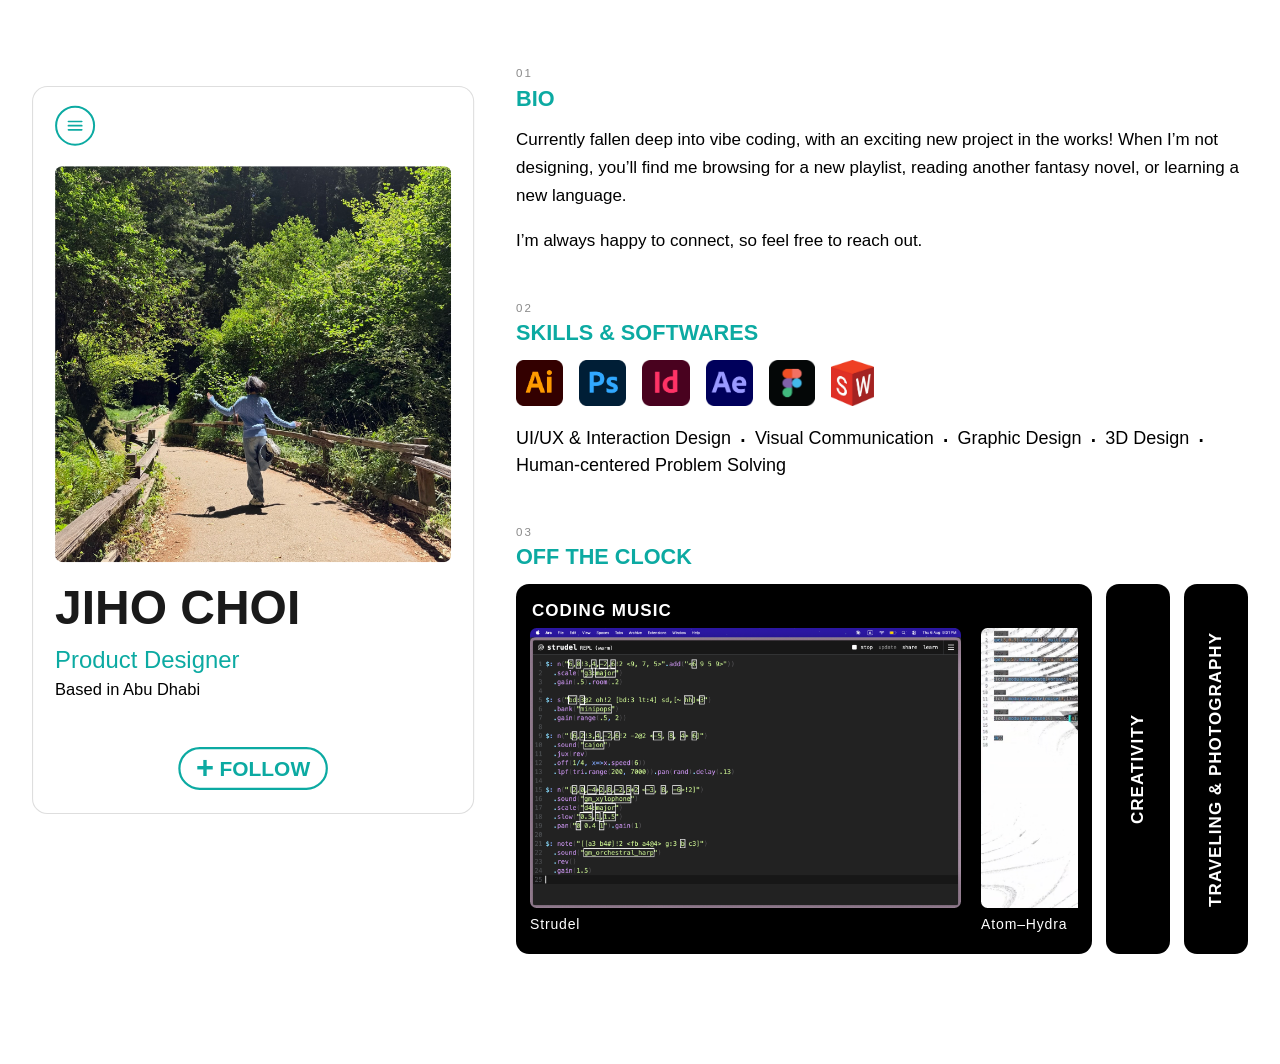
==== about.html @ af2b4fd9 "Initial commit" ====
<!DOCTYPE html>
<html lang="en">
<head>
  <meta charset="UTF-8">
  <meta name="viewport" content="width=device-width, initial-scale=1.0">
  <title>About — Portfolio</title>
  <link rel="icon" type="image/png" href="tracklistimages/mrah.png">
  <script>
    (function(d) {
      var config = {
        kitId: 'bfx5tcp',
        scriptTimeout: 3000,
        async: true
      },
      h=d.documentElement,t=setTimeout(function(){h.className=h.className.replace(/\bwf-loading\b/g,"")+" wf-inactive";},config.scriptTimeout),tk=d.createElement("script"),f=false,s=d.getElementsByTagName("script")[0],a;h.className+=" wf-loading";tk.src='https://use.typekit.net/'+config.kitId+'.js';tk.async=true;tk.onload=tk.onreadystatechange=function(){a=this.readyState;if(f||a&&a!="complete"&&a!="loaded")return;f=true;clearTimeout(t);try{Typekit.load(config)}catch(e){}};s.parentNode.insertBefore(tk,s)
    })(document);
  </script>
  <link rel="stylesheet" href="styles.css?v=20260809bq4">
</head>
<body class="page-about">
  <article class="page">

    <div class="about-layout">
      <!-- Sticky rail: menu icon + profile container move as one pinned unit
           while .about-right scrolls past underneath. -->
      <div class="about-rail">
        <!-- Profile: photo/name/status/follow, in a container styled to match
             the project pages' left panel (same fill + corner radius). -->
        <div class="about-container">
          <!-- Circular menu-icon button (links back to the tracklist) —
               pinned to the container's own top-left corner. -->
          <a href="index.html" class="home-button home-button--dark" aria-label="Back to tracklist">
            <svg viewBox="0 0 24 24" width="20" height="20" fill="none" stroke="currentColor"
                 stroke-width="2" stroke-linecap="round" aria-hidden="true">
              <line x1="4" y1="7" x2="20" y2="7"/>
              <line x1="4" y1="12" x2="20" y2="12"/>
              <line x1="4" y1="17" x2="20" y2="17"/>
            </svg>
          </a>
          <div class="about-photo-wrap">
            <img src="aboutpage/meh.JPG" alt="Your photo" class="about-photo">
          </div>
          <h1 class="about-name">JIHO CHOI</h1>
          <p class="about-role">
            <span class="about-role__title">Product Designer</span>
            <span class="about-role__sub">Based in <span class="about-role__sub--light">Abu Dhabi</span></span>
          </p>
          <a class="about-follow"
             href="https://www.linkedin.com/in/jiho-choi-b5b546260/"
             target="_blank"
             rel="noopener noreferrer"><span class="about-follow__plus" aria-hidden="true">+</span><span class="about-follow__text">Follow</span></a>
        </div>
      </div>

      <!-- Right column: placeholder sections, filled in later. -->
      <div class="about-right">
        <section class="about-section">
          <p class="about-section__label">01</p>
          <h2 class="about-section__title">Bio</h2>
          <p class="about-bio">Currently fallen deep into vibe coding, with an exciting new project in the works! When I&rsquo;m not designing, you&rsquo;ll find me browsing for a new playlist, reading another fantasy novel, or learning a new language.</p>
          <p class="about-bio">I&rsquo;m always happy to connect, so feel free to reach out.</p>
        </section>
        <section class="about-section">
          <p class="about-section__label">02</p>
          <h2 class="about-section__title">Skills &amp; Softwares</h2>
          <div class="about-skills">
            <div class="about-skills__row" style="align-items: center; gap: 16px;">
              <img src="aboutpage/apps/ai.png" alt="Illustrator" style="height: 46px; width: auto;">
              <img src="aboutpage/apps/ps.png" alt="Photoshop" style="height: 46px; width: auto;">
              <img src="aboutpage/apps/id.png" alt="InDesign" style="height: 46px; width: auto;">
              <img src="aboutpage/apps/ae.png" alt="AfterEffects" style="height: 46px; width: auto;">
              <img src="aboutpage/apps/f.png" alt="Figma" style="height: 46px; width: auto;">
              <img src="aboutpage/apps/sw.png" alt="SolidWorks" style="height: 46px; width: auto;">
            </div>
            <div class="about-skills__row">
              <span style="color: #000000; font-size: 18px;">UI/UX &amp; Interaction Design <span style="font-size: 28px; margin: 0 3px; vertical-align: middle; display: inline-block; line-height: 0;">&middot;</span> Visual Communication <span style="font-size: 28px; margin: 0 3px; vertical-align: middle; display: inline-block; line-height: 0;">&middot;</span> Graphic Design <span style="font-size: 28px; margin: 0 3px; vertical-align: middle; display: inline-block; line-height: 0;">&middot;</span> 3D Design <span style="font-size: 28px; margin: 0 3px; vertical-align: middle; display: inline-block; line-height: 0;">&middot;</span> Human-centered Problem Solving</span>
            </div>
          </div>
        </section>
        <section class="about-section">
          <p class="about-section__label">03</p>
          <h2 class="about-section__title">Off the Clock</h2>
          <!-- One tab open at a time (accordion) — click a collapsed tab to
               open it, the previously-open one collapses back to its narrow
               labeled column. Each gallery scrolls horizontally
               (clock-tab__gallery) rather than growing the tab's height, and
               every tab shares the same fixed .clock-tabs height so every
               photo — in any tab — renders at the same height. -->
          <div class="clock-tabs" data-clock-tabs>
            <div class="clock-tab is-open" data-clock-tab tabindex="0" role="button" aria-expanded="true">
              <span class="clock-tab__label">Coding Music</span>
              <div class="clock-tab__body">
                <div class="clock-tab__gallery">
                  <div class="clock-tab__photo">
                    <div class="clock-tab__photo-frame">
                      <img src="aboutpage/lc1.png" alt="Strudel" class="clock-tab__photo-img">
                    </div>
                    <span class="clock-tab__photo-tag">Strudel</span>
                  </div>
                  <div class="clock-tab__photo">
                    <div class="clock-tab__photo-frame">
                      <img src="aboutpage/lc2.png" alt="Atom–Hydra" class="clock-tab__photo-img">
                    </div>
                    <span class="clock-tab__photo-tag">Atom–Hydra</span>
                  </div>
                  <div class="clock-tab__photo">
                    <div class="clock-tab__photo-frame">
                      <img src="aboutpage/lc3.JPG" alt="Teaching Live Coding at HLAB" class="clock-tab__photo-img">
                    </div>
                    <span class="clock-tab__photo-tag">Teaching Live Coding at HLAB</span>
                  </div>
                  <div class="clock-tab__photo">
                    <div class="clock-tab__photo-frame">
                      <img src="aboutpage/lc4.png" alt="Live Coding Performance" class="clock-tab__photo-img">
                    </div>
                    <span class="clock-tab__photo-tag">Live Coding Performance</span>
                  </div>
                </div>
              </div>
            </div>
            <div class="clock-tab" data-clock-tab tabindex="0" role="button" aria-expanded="false">
              <span class="clock-tab__label">Creativity</span>
              <div class="clock-tab__body">
                <div class="clock-tab__gallery">
                  <div class="clock-tab__photo">
                    <div class="clock-tab__photo-frame">
                      <img src="aboutpage/c2.png" alt="Drawing the Things I Like" class="clock-tab__photo-img">
                    </div>
                    <span class="clock-tab__photo-tag">Drawing the Things I Like</span>
                  </div>
                  <div class="clock-tab__photo">
                    <div class="clock-tab__photo-frame">
                      <img src="aboutpage/c1.png" alt="Revamping Old Works" class="clock-tab__photo-img">
                    </div>
                    <span class="clock-tab__photo-tag">Revamping Old Works</span>
                  </div>
                  <div class="clock-tab__photo">
                    <div class="clock-tab__photo-frame">
                      <img src="aboutpage/c3.png" alt="Digital Illustration#1" class="clock-tab__photo-img">
                    </div>
                    <span class="clock-tab__photo-tag">Digital Illustration#1</span>
                  </div>
                  <div class="clock-tab__photo">
                    <div class="clock-tab__photo-frame">
                      <img src="aboutpage/c4.png" alt="Digital Illustration#2" class="clock-tab__photo-img">
                    </div>
                    <span class="clock-tab__photo-tag">Digital Illustration#2</span>
                  </div>
                </div>
              </div>
            </div>
            <div class="clock-tab" data-clock-tab tabindex="0" role="button" aria-expanded="false">
              <span class="clock-tab__label">Traveling &amp; Photography</span>
              <div class="clock-tab__body">
                <div class="clock-tab__gallery">
                  <div class="clock-tab__photo">
                    <div class="clock-tab__photo-frame">
                      <img src="aboutpage/tp6.jpg" alt="Tokyo, Team Lab" class="clock-tab__photo-img">
                    </div>
                    <span class="clock-tab__photo-tag">Tokyo, Team Lab</span>
                  </div>
                  <div class="clock-tab__photo">
                    <div class="clock-tab__photo-frame">
                      <img src="aboutpage/tp1.jpg" alt="NY, Statue of Liberty" class="clock-tab__photo-img">
                    </div>
                    <span class="clock-tab__photo-tag">NY, Statue of Liberty</span>
                  </div>
                  <div class="clock-tab__photo">
                    <div class="clock-tab__photo-frame">
                      <img src="aboutpage/tp5.jpg" alt="NY, MET" class="clock-tab__photo-img">
                    </div>
                    <span class="clock-tab__photo-tag">NY, MET</span>
                  </div>
                  <div class="clock-tab__photo">
                    <div class="clock-tab__photo-frame">
                      <img src="aboutpage/tp2.JPG" alt="Shanghai" class="clock-tab__photo-img">
                    </div>
                    <span class="clock-tab__photo-tag">Shanghai</span>
                  </div>
                  <div class="clock-tab__photo">
                    <div class="clock-tab__photo-frame">
                      <img src="aboutpage/tp3.jpg" alt="Qingdao, LaoShan" class="clock-tab__photo-img">
                    </div>
                    <span class="clock-tab__photo-tag">Qingdao, LaoShan</span>
                  </div>
                  <div class="clock-tab__photo">
                    <div class="clock-tab__photo-frame">
                      <img src="aboutpage/tp4.jpg" alt="San Francisco" class="clock-tab__photo-img">
                    </div>
                    <span class="clock-tab__photo-tag">San Francisco</span>
                  </div>
                </div>
              </div>
            </div>
          </div>
        </section>
      </div>
    </div>

  </article>

  <script src="main.js?v=20260809bq"></script>
</body>
</html>
---- styles.css ----
/* =========================================
   DESIGN TOKENS
   Variables we reuse everywhere instead of
   typing the same values over and over.
   Change a value here and it updates the
   whole site.
   ========================================= */
:root {
  /* Colors */
  --color-bg: #fafafa;
  --color-text: #1a1a1a;
  --color-muted: #6b6b6b;
  --color-accent: #ff4d4f;
  --color-border: #e0e0e0;

  /* One color per project, used for the
     four-square grid motif */
  --color-project-1: #f4a261; /* Cardboard companion */
  --color-project-2: #2a9d8f; /* Pixel quest */
  --color-project-3: #457b9d; /* Metro, rerouted */

  /* Fonts */
  --font-heading: "tondo", sans-serif;
  --font-body: "tondo", sans-serif;

  /* Spacing scale (multiples of 4px) */
  --space-1: 4px;
  --space-2: 8px;
  --space-3: 16px;
  --space-4: 24px;
  --space-5: 32px;
  --space-6: 48px;
  --space-7: 64px;

  /* Border radius */
  --radius-sm: 7px;
  --radius-md: 7px;
  --radius-lg: 7px;

  /* Motion */
  --ease-standard: cubic-bezier(0.4, 0, 0.2, 1);
  --duration-interaction: 250ms;
  --duration-entrance: 300ms;
}

/* Reduce/disable motion for people who asked
   their OS to limit animations */
@media (prefers-reduced-motion: reduce) {
  *,
  *::before,
  *::after {
    animation-duration: 0.01ms !important;
    animation-iteration-count: 1 !important;
    transition-duration: 0.01ms !important;
    scroll-behavior: auto !important;
  }
}

/* =========================================
   BASE RESET / GLOBAL STYLES
   ========================================= */
* {
  box-sizing: border-box;
}

body {
  margin: 0;
  font-family: var(--font-body);
  font-size: 16px;   /* body-text floor (1rem) — UX min for readable copy */
  background: var(--color-bg);
  color: var(--color-text);
  line-height: 1.5;
}

h1, h2, h3 {
  font-family: var(--font-heading);
  line-height: 1.2;
}

a {
  color: inherit;
}

/* =========================================
   TRACKLIST PAGE
   ========================================= */

/* The tracklist page is now a full-bleed split "music player": a thin warm
   frame shows around a rounded card (dark now-playing panel + cream list). */
body.page-tracklist {
  background: #ffffff;
  padding: 12px 0 12px 12px;   /* right edge matches the 0px column gap */
  font-family: "tondo", sans-serif;
  font-weight: 400;
  font-style: normal;
}

/* About page: same background as the tracklist page. The menu-icon button
   reuses .home-button--dark (the exact look used in every project page's
   left panel) for visual consistency, but that class also zeroes out
   margin-bottom, pulls margin-left:-18px (tuned for its usual home inside
   .np-player__top's padding), and centers align-self for that same flex
   row. .page isn't a flex container, so align-self is already a no-op here,
   but the margins do still apply — this restores the normal gap below the
   icon and zeroes margin-left so it lines up flush with the profile content
   underneath instead of poking out to the left of it.
   Page width matches the project pages' text column at its retracted-panel
   width (1096.4px — see body.is-panel-collapsed .project-shell .page),
   scoped to this page only so it doesn't affect .page's other, unrelated
   uses. */
body.page-about {
  background: #ffffff;
  font-family: "tondo", sans-serif;
  font-weight: 400;
  font-style: normal;
}
body.page-about .page {
  width: calc(1246.4px + 60px);
  max-width: 100%;
}
body.page-about .home-button--dark {
  /* Now lives inside .about-container (see about.html), pinned to its
     top-left corner instead of flowing in the rail. */
  position: absolute;
  top: 17px;
  left: 20px;
  margin: 0;
  /* .about-container carries transform:scale(1.1) to grow the whole profile
     block as one unit — being a descendant now, this button would inherit
     that same 1.1x and render visibly bigger than its identical twin on the
     project pages. Counter-scale it back down to its true 2.5rem size;
     transform-origin:top left keeps it pinned to the corner it's positioned at. */
  transform: scale(calc(1 / 1.1));
  transform-origin: top left;
}

/* Preloader — opaque cover held over the page until the carousel images are
   decoded (see initPreloader in main.js), then faded out and removed. */
.tl-preloader {
  position: fixed;
  inset: 0;
  z-index: 500;
  display: flex;
  align-items: center;
  justify-content: center;
  background: #ffffff; /* same as the page, so the fade is seamless */
  transition: opacity 0.4s var(--ease-standard);
}

.tl-preloader.is-done {
  opacity: 0;
  pointer-events: none;
}

.tl-preloader__spinner {
  width: 34px;
  height: 34px;
  border-radius: 50%;
  border: 3px solid rgba(26, 22, 17, 0.16);
  border-top-color: #1a1611;
  animation: tl-spin 0.8s linear infinite;
}

@keyframes tl-spin { to { transform: rotate(360deg); } }

@media (prefers-reduced-motion: reduce) {
  .tl-preloader__spinner { animation: none; }
}

/* Round home button, sits at the top-left of the centered content */
.home-button {
  align-self: flex-start;
  margin-bottom: var(--space-4);
  width: 2.5rem;
  height: 2.5rem;
  border-radius: 50%;
  border: 1px solid var(--color-border);
  background: #fff;
  color: var(--color-text);
  display: flex;
  align-items: center;
  justify-content: center;
  text-decoration: none;
  transition: transform var(--duration-interaction) var(--ease-standard);
}

.home-button:hover {
  transform: scale(1.08);
}

/* Dark variant for the now-playing panel */
.home-button--dark {
  background: transparent;
  border: 2.8px solid #0caaa2;
  color: #0caaa2;                   /* same teal as the play button's icon */
  /* Sit inline at the row's original spot, vertically centred */
  align-self: center;
  margin-bottom: 0;
  margin-left: -18px;             /* pull closer to the panel's left edge */
}

.tracklist {
  max-width: 1200px;
  margin: 0 auto;
  min-height: 100vh;
  padding: var(--space-6) var(--space-5);
  /* Two columns: aside (cover / meta / about / find-me) on the left,
     the tracklist on the right. */
  display: grid;
  grid-template-columns: minmax(300px, 360px) 1fr;
  gap: var(--space-7);
}

.album-meta {
  display: flex;
  flex-direction: column;
  gap: var(--space-2);
}

.album-meta__label {
  font-size: 15px;
  color: #1cb5b5;
  letter-spacing: 0.12em;
  font-weight: 500;
  margin: 0;
}

/* Artist pill — acts as a link to about page */
.album-meta__artist {
  position: relative;
  top: 4px;
  isolation: isolate;                /* keep the wave layers (z-index:-1) inside this box */
  overflow: hidden;                  /* clip the waves to the rounded outline */
  display: inline-flex;
  align-items: center;
  gap: 13px;
  padding: 13px 18px 13px 13px;
  border: 2.5px solid #0caaa2;
  border-radius: 13px;
  text-decoration: none;
  background-color: transparent;
  color: var(--color-text);
  width: fit-content;
}

/* Hover fill: two tall elliptical layers (border-radius makes each a curved
   crest) rush in from the left at different widths/speeds, so their leading
   edges overlap like waves flooding across rather than one straight bar.
   Same light-orange as the selected track; z-index:-1 keeps them behind the
   avatar + text. */
.album-meta__artist::before,
.album-meta__artist::after {
  content: "";
  position: absolute;
  left: 0;
  z-index: -1;
  transform: translateX(-100%);
  transition: transform 1.3s cubic-bezier(0.22, 1, 0.36, 1);
}

/* Each layer's LEFT edge is flat (only the right/leading edge is rounded) so it
   covers the button's left corners solidly when filled — no transparent gap at
   rest. The layers are wide enough that the curved right edge sits fully past
   the button's right edge at rest (clipped away), so the wave only shows while
   travelling. Back crest: wider, slower, fainter. */
.album-meta__artist::before {
  top: -70%;
  bottom: -70%;
  width: 220%;
  border-radius: 0 42% 42% 0 / 0 62% 62% 0;
  background: #f7f7f7;
}

/* Front crest — narrower, faster, stronger; offset lower so the two curved
   fronts don't line up. */
.album-meta__artist::after {
  top: -55%;
  bottom: -70%;
  width: 195%;
  border-radius: 0 48% 48% 0 / 0 70% 70% 0;
  background: #f7f7f7;
  transition-duration: 1.05s;
}

.album-meta__artist:hover::before,
.album-meta__artist:hover::after {
  transform: translateX(0);
}

/* Rounded-square avatar with a green "online" dot notched into its corner */
.album-meta__avatar {
  position: relative;
  flex-shrink: 0;
}

.album-meta__initials {
  width: 58px;
  height: 58px;
  border-radius: 7px;
  background: #6dccbe;
  color: #fff;
  font-size: calc(1rem + 5px);
  font-weight: 700;
  letter-spacing: 0.02em;
  display: flex;
  align-items: center;
  justify-content: center;
  flex-shrink: 0;
}

.album-meta__status {
  position: absolute;
  right: -3.5px;
  bottom: -3.5px;
  width: 16px;
  height: 16px;
  border-radius: 50%;
  background: #3fbf63;
  border: 2.5px solid #fdfcfa;   /* white ring separates it from the avatar */
}

.album-meta__artist-text {
  display: flex;
  flex-direction: column;
  justify-content: center;
  line-height: 1.2;
}

.album-meta__artist-text strong {
  font-size: 15px;
  font-weight: 700;
  text-transform: uppercase;
  color: #0c0c0c;
}

.album-meta__role {
  margin-top: 1px;
  font-size: 15px;
  color: #6d6d6d;
}

.album-meta__about {
  margin-top: 10px;
  font-size: 15px;
  font-weight: 700;
  color: #0caaa2;
}

/* =========================================
   FEATURED / EXPANDED TRACK ("now playing")
   The first track shown open, like the screenshot. Image strip omitted
   for now (added later); restore [data-rotating-icon] on its first thumb then.
   ========================================= */
.player {
  background: #efe8da;
  border-radius: var(--radius-lg);
  padding: var(--space-5);
  margin-bottom: var(--space-5);
}

.player__top {
  display: flex;
  align-items: center;
  gap: var(--space-3);
}

.player__title {
  font-size: 1.5rem;
  font-weight: bold;
  line-height: 1.1;
}

.player__subtitle {
  color: #6b6258;
  font-size: 0.95rem;
}

.player__desc {
  margin: var(--space-5) 0 0;
  color: #3f3a33;
  font-size: 1rem;
  line-height: 1.55;
}

.track {
  display: flex;
  flex-direction: column;
  padding: 21px var(--space-2);
  border-radius: var(--radius-sm);
  cursor: pointer;
  transition: background var(--duration-interaction) var(--ease-standard);
}

/* The always-visible row: number + icon + text + runtime.
   It's an <a> on real tracks, so reset link styling. */
.track__main {
  display: flex;
  align-items: center;
  gap: var(--space-3);
  width: 100%;
  text-decoration: none;
  color: inherit;
}

.track:hover {
  background: #f7f7f7;
}

.track__number {
  width: 1.5rem;
  text-align: right;
  font-size: 15px;
  color: var(--color-muted);
  flex-shrink: 0;
}

.track:not(.track--locked):hover .track__number {
  visibility: hidden;
  position: relative;
}

.track:not(.track--locked):hover .track__number::after {
  content: '';
  position: absolute;
  left: 0;
  right: 0;
  top: 50%;
  transform: translateY(-50%);
  visibility: visible;
  width: calc(1.05rem + 3.5px);
  height: calc(1.05rem + 3.5px);
  margin-left: auto;
  background-color: #0caaa2;
  -webkit-mask: url("data:image/svg+xml,%3Csvg xmlns='http://www.w3.org/2000/svg' viewBox='0 0 24 24'%3E%3Cpath d='M8 5.5a1 1 0 0 1 1.53-.85l9.5 6.5a1 1 0 0 1 0 1.7l-9.5 6.5A1 1 0 0 1 8 18.5z' stroke='%23000' stroke-width='1.6' stroke-linejoin='round'/%3E%3C/svg%3E") center / contain no-repeat;
  mask: url("data:image/svg+xml,%3Csvg xmlns='http://www.w3.org/2000/svg' viewBox='0 0 24 24'%3E%3Cpath d='M8 5.5a1 1 0 0 1 1.53-.85l9.5 6.5a1 1 0 0 1 0 1.7l-9.5 6.5A1 1 0 0 1 8 18.5z' stroke='%23000' stroke-width='1.6' stroke-linejoin='round'/%3E%3C/svg%3E") center / contain no-repeat;
}

.track__icon {
  width: calc(3.5rem + 3.5px); /* 59.5px */
  aspect-ratio: 1 / 1;
  flex-shrink: 0;
  border-radius: calc(var(--radius-sm) - 2.6px);
  background: #e8e8e8;
  border: 1px dashed var(--color-muted);
  /* Pull the text 4px closer to the icon without touching the other gaps */
  margin-right: -4px;
}

/* When a real image is applied (JS sets background-image inline), drop the
   gray dashed placeholder and let the square image cover the box. */
.track__icon.is-photo {
  background-color: transparent;
  background-size: cover;
  background-position: center;
  border: none;
}

/* Per-track gradient thumbnails (stand-ins for real cover images) */
.track__icon--metro,
.track__icon--cardboard {
  border: none;
}

.track__icon--metro {
  background: linear-gradient(135deg, #cdba85, #a8945f);
}

.track__icon--metro.is-photo {
  background: url('tracklistimages/mapicon.png');
  background-size: cover;
  background-position: center;
}

.track__icon--cardboard {
  background: linear-gradient(135deg, #c2a98f, #8f7459);
}

.track__icon--cardboard.is-photo {
  background: url('tracklistimages/robo.png');
  background-size: cover;
  background-position: center;
}

.track__text {
  flex: 1;
  min-width: 0;
  display: flex;
  flex-direction: column;
  gap: 2px;
}

.track__title {
  font-size: 19px;
  font-weight: 700;
  margin: 0;
  color: #0c0c0c;
}

.track__subtitle {
  display: block;
  font-size: 17px;
  color: #6d6d6d;
  margin: -2.5px 0 0;
}

.track__subtitle--dark {
  color: #757575;
}

/* Per-row project tags, moved here from the left panel's .np-player__pills.
   A SIBLING of .track__main (not nested inside .track__text) so expanding it
   grows the row purely by adding height below — .track__main's own height
   never changes, so nothing inside it (icon, number, title, subtitle,
   runtime) re-centers or shifts when a row expands. margin-left reproduces
   .track__text's own left indent (measured: 131.594px from the row's left
   edge, minus the row's 16px padding) since this now sits outside that
   flex column and no longer inherits it automatically. */
.track__tags {
  display: flex;
  flex-wrap: wrap;
  gap: 5px;
  overflow: hidden;
  max-height: 0;
  opacity: 0;
  margin-left: 115.594px;
  margin-top: 0;
  transition: max-height 0.28s var(--ease-standard),
              margin-top 0.28s var(--ease-standard),
              opacity 0.18s var(--ease-standard);
}

.np-list .track:not(.track--locked):hover .track__tags,
.np-list .track--active .track__tags {
  max-height: 60px;
  opacity: 1;
  margin-top: 13px;   /* subtitle → tags gap, +12px, -3px, -3px */
}

/* Same pill as the panel tags they replaced. Named __pill, not __tag: a dead
   .track__tag rule further down (from the old .track__detail component) sets
   opacity: 0 and would win on cascade order, hiding these. */
.track__pill {
  padding: 4px 11.5px 6px;
  border: 1.5px solid #41c1ce;
  border-radius: 999px;
  color: #000;
  font-size: 15px;
  line-height: 1.2;
  white-space: nowrap;
}

@media (prefers-reduced-motion: reduce) {
  .track__tags {
    transition: none;
  }
}

.track__tag {
  display: block;
  font-size: 0.8rem;
  color: var(--color-muted);
  margin: 4px 0 0;
  opacity: 0;
  transition: opacity var(--duration-interaction) var(--ease-standard);
}

.track__runtime {
  font-size: 15px;
  color: var(--color-muted);
  flex-shrink: 0;
  padding-top: 2px;
}

.footer__links {
  display: flex;
  flex-wrap: wrap;
  gap: 6px;
}

.footer__label {
  font-size: 15px;
  letter-spacing: 0.08em;
  color: var(--color-muted);
  margin-right: var(--space-2);
}

/* Small pill buttons for the social links */
.footer__link {
  position: relative;            /* anchor for the shine streak (::before) */
  overflow: hidden;               /* clip the streak to the pill's rounded shape */
  display: inline-flex;
  align-items: center;
  gap: var(--space-1);
  font-size: 15px;
  line-height: 1;
  color: #35c2c9;
  text-decoration: none;
  padding: 4.5px calc(var(--space-3) - 4px);   /* width trimmed 3px; equal top/bottom so icon+text center in the pill (was 6px/3px, off-center by 1.5px) */
  border: 1.5px solid #41c1ce;    /* same outline as the "NOW PLAYING" tag */
  border-radius: 999px;
  background: transparent;
}

.footer__link-text {
  position: relative;
  top: 0;
}

/* Diagonal light streak that sweeps across the pill on hover. Parked off the
   left edge at rest; the animation slides it through to the right. */
.footer__link::before {
  content: "";
  position: absolute;
  top: 0;
  left: -60%;
  width: 40%;
  height: 100%;
  background: linear-gradient(115deg, transparent, rgba(255, 255, 255, 0.75), transparent);
  transform: skewX(-20deg);
  pointer-events: none;
}

.footer__link:hover::before {
  animation: footer-link-shine 0.7s ease;
}

@keyframes footer-link-shine {
  from { left: -60%; }
  to   { left: 140%; }
}

@media (prefers-reduced-motion: reduce) {
  .footer__link:hover::before {
    animation: none;
  }
}

.footer__icon {
  flex-shrink: 0;
  color: #35c2c9;
}

.footer__link--resume {
  gap: calc(var(--space-1) - 1px);
}

.footer__link-text {
  display: inline-block;
  margin-top: -0.5px;
  color: #000;
}

.footer__link-text--linkedin {
  margin-top: 1px;
  top: -0.74px;
  color: #000;
}


/* =========================================
   CONTENT PAGES (about + project pages)
   Shared layout so every project page looks
   identical — edit here once, all pages update.
   ========================================= */
.page {
  /* Widened so the tag column (page − cover − gap) reaches ~730px and the
     Role/Team/Made-with row fits on one line. Banner & divider scale with this. */
  max-width: 1030px;
  margin: 0 auto;
  padding: var(--space-6) var(--space-5);
}

/* Every project page carries .page-project (Domicile also keeps .page-domicile
   for the few things that are genuinely its own). Structural panel/page styling
   hangs off .page-project so all four project pages render identically. */
body.page-project {
  font-family: "tondo", sans-serif;
  font-weight: 400;
  font-style: normal;
  background: #ffffff;             /* same as the tracklist page background */
}

body.page-domicile .project__title--pixel {
  font-family: "yoon-px-pixman", sans-serif;
  /* Same size as Domicile's title in its own left panel (.np-project__title). */
  font-size: clamp(calc(2rem + 14px), 3.4vw, calc(2.6rem + 14px));
}

/* --- Project-page left panel: title block + "in this chapter" list --------
   The panel itself reuses .np-player (grey, sticky, viewport-tall). On the
   project page it drops the carousel/meta and instead lists the chapters. */

/* The project panel gets the same treatment as the tracklist panel: wrapped in
   the .np-player-col rail (viewport-tall, sticky, flex-centered), content-hugging
   height — so it sits in the EXACT same spot on both pages and stays put while
   the article scrolls behind it. Only the internal gap differs. */
.np-player--project {
  gap: 0;
}

.np-project {
  margin-top: 2px;
  text-align: left;
}

.np-project__label {
  font-size: 15px;
  line-height: 1.2;
  letter-spacing: 0.04em;
  text-transform: uppercase;
  color: #0caaa2;
  margin: 0 0 4.5px;               /* capstone → title gap */
}

/* Pixel face, matching the "Domicile" header on the project body */
.np-project__title {
  font-family: "yoon-px-pixman", sans-serif;
  font-weight: 400;
  font-style: normal;
  /* Same size as Domicile's title in the tracklist's now-playing panel
     (.np-player__title) — only Domicile uses this base rule unmodified. */
  font-size: clamp(calc(2rem + 14px), 3.4vw, calc(2.6rem + 14px));
  line-height: 1;
  letter-spacing: 1px;
  text-transform: uppercase;
  -webkit-text-stroke: 0.6px currentColor;
  color: #000000;
  margin: 0;
}

/* Metro, Rerouted's left-panel title uses the bold display face rather than the
   pixel font — the same treatment its title has on the tracklist panel (see
   .np-player__title--tagfont). This one sits after its base .np-project__title
   above; the page-header counterpart lives with the other .project__title
   modifiers further down, and has to stay there — see the note on it. */
.np-project__title--deck {
  font-family: "tondo", sans-serif;
  font-weight: 700;
  font-style: normal;
  font-size: clamp(calc(2.2rem - 7px), calc(3.6vw - 7px), calc(2.9rem - 7px));  /* base clamp − 7px */
  -webkit-text-stroke: 0;          /* only the pixel face needs the fake-bold stroke */
}

/* Metro's left-panel label sits tighter to its title than the pixel-titled
   pages do — the deck face has different vertical metrics. */
body[data-project="metro"] .np-project__label {
  margin-bottom: 1.5px;            /* shared 4.5px − 3px */
}

/* Metro's header sits tighter under the "ALBUM" label than the pixel-titled
   pages do — the deck face has different vertical metrics. Scoped to Metro so
   the other three project pages keep .project__label's shared 2.5px. */
body[data-project="metro"] .project__label {
  margin-bottom: -3px;             /* shared 2.5px − 5.5px; negative pulls the title up */
}

.np-project__rule {
  border: 0;
  border-top: 1.5px solid #ebf7f7;  /* same as the tracklist divider */
  margin: 20px 0 0;
}

/* Same disappearing-line behavior as the hairlines between chapters: hide the
   rule once the first row's rounded highlight (hover or active) touches it. */
.np-project__rule:has(+ .np-chapters .np-chapter:first-child:hover),
.np-project__rule:has(+ .np-chapters .np-chapter:first-child.np-chapter--active) {
  opacity: 0;
}

.np-chapters {
  list-style: none;
  /* .np-player is a flex column with gap: var(--space-3) between every child,
     including the rule above this — cancel that gap so the divider sits flush
     against the first row instead of floating above it. */
  margin: calc(-1 * var(--space-3)) -12px 0;  /* sides let the highlight bleed */
  padding: 0;
  min-height: 0;
  overflow-y: auto;                /* scroll only if the chapters ever outrun the panel */
}

.np-chapter {
  display: grid;
  grid-template-columns: 30px 1fr auto;
  align-items: center;
  column-gap: 14px;
  padding: 14px 12px 12.5px;       /* vertical +2px each; width kept via 12px sides */
  border-radius: 8px;
  cursor: pointer;
  position: relative;
}

/* Same hover fill as a tracklist row */
.np-chapter:not(.np-chapter--active):hover {
  background: #f7f7f7;             /* same as the tracklist row hover */
}

/* Hairline between chapters — identical to the tracklist's track separators */
.np-chapter:not(:last-child)::after {
  content: '';
  position: absolute;
  left: 0;
  right: 0;
  bottom: 0;                       /* flush against the row, no gap */
  height: 1.5px;
  background: #ebf7f7;
}

/* The line a row touches disappears once that row's rounded highlight
   (hover or the active state) is showing. */
.np-chapter:hover::after,
.np-chapter--active::after,
.np-chapter:has(+ .np-chapter:hover)::after,
.np-chapter:has(+ .np-chapter--active)::after {
  opacity: 0;
}

/* Number, play icon and equalizer all live in the same grid cell, centered on
   the exact same spot — only one shows at a time. Default: the number. Hover a
   non-active chapter: a play triangle. Active chapter: the animated bars. */
.np-chapter__num {
  grid-column: 1;
  grid-row: 1;
  justify-self: center;
  font-size: 15px;
  color: #0caaa2;
  text-align: center;
}

.np-chapter__play,
.np-chapter__eq {
  grid-column: 1;
  grid-row: 1;
  justify-self: center;
  display: none;
}

.np-chapter__play {
  align-items: center;
  justify-content: center;
  color: #0caaa2;                  /* same as the tracklist play icon */
}

/* Higher specificity than the later .track__eq rule so the bars center on the
   same spot as the number/play icon instead of sitting flush-right. */
.np-chapter .np-chapter__eq { justify-content: center; }

/* Hover a non-active chapter → number swaps to the play icon. */
.np-chapter:not(.np-chapter--active):hover .np-chapter__num  { display: none; }
.np-chapter:not(.np-chapter--active):hover .np-chapter__play { display: flex; }

/* Active chapter → equalizer bars. */
.np-chapter--active .np-chapter__num  { display: none; }
.np-chapter--active .np-chapter__play { display: none; }
.np-chapter--active .np-chapter__eq   { display: flex; }

.np-chapter__text {
  grid-column: 2;
  display: flex;
  flex-direction: column;
  gap: 1px;
  min-width: 0;
}

.np-chapter__title {
  font-weight: normal;
  font-size: 17px;
  color: #0c0c0c;
  line-height: 1.2;
}

.np-chapter__time {
  grid-column: 3;
  font-size: 15px;                 /* same size as the chapter number */
  color: var(--color-muted);       /* same as the tracklist runtime (4:05 / 3:48) */
  white-space: nowrap;
}

/* Active chapter: same mint band as the tracklist's now-playing row */
.np-chapter--active {
  background: #f2fbfb;
}

.np-chapter--active .np-chapter__title {
  color: #0caaa2;                  /* same as the tracklist's now-playing title */
}

/* Project page: two-column shell with the white now-playing panel on the left
   (same position as on the tracklist) and the article content on the right. */
.project-shell {
  display: grid;
  /* minmax(0, 1fr) — NOT 1fr. A bare 1fr track's minimum is its content's
     min-content, so a chapter with a longer word/heading would widen the right
     column; pinning the floor to 0 keeps every chapter's content the same width. */
  /* Mirror the tracklist's .np layout exactly, so the left panel sits in the
     identical spot: full-width grid, 12px page padding, 12px column gap. */
  grid-template-columns: minmax(350px, 430px) minmax(0, 1fr);
  gap: 12px;
  align-items: start;              /* article stays top-aligned; the panel overrides to center */
  min-height: 100vh;               /* viewport-tall row so the panel can center vertically */
  padding: 12px;
  /* The card fan's off-screen cards reach ~219px past the body column (see
     .card-fan). To the left that's fine — there's a whole panel column of room
     and they pass behind it — but to the right only the centring gutter is left,
     so the rest would become horizontal page scroll. CLIP, not hidden: hidden
     would make this a scroll container and the panel's position:sticky would
     stop working. clip has no such side effect. */
  overflow-x: clip;
  /* Animates the retract/expand; harmless when the width never changes. */
  transition: grid-template-columns 0.28s var(--ease-standard);
}

/* The content (album cover / tags / sections) is centered in its column via
   margin:0 auto. Widening it grows both sides equally, so the album shifts ~70px
   left and the right side extends ~70px — keeping the left and right gaps equal. */
.project-shell .page {
  width: 920px;                    /* fixed width so every chapter's body is identical (+70px, −30px) */
  max-width: 100%;                 /* never overflow a narrower column */
  /* Seals the body content into ONE stacking context so the two columns have a
     defined order. Without it the card fan's per-card z-indices (1…9) sit in the
     root context and beat the panel, which is positioned but z-index:auto — so
     cards spilling left painted OVER the panel. z-index:0 keeps those 1…9 local
     to the page; .np-player-col then only has to clear 0 to stay on top. */
  position: relative;
  z-index: 0;
  padding: var(--space-6) 0;       /* side padding 32 → 0: content shifted fully left + widest */
  /* Retracting the panel frees up a lot of column width, but this element's
     width is a fixed px value, not a %, so that freed space would otherwise
     just widen the margin:auto centering gutters rather than the body itself.
     The collapsed-state override below is what actually grows the body;
     this transition is what makes that growth animate alongside the panel's
     own 0.28s retract instead of snapping a beat after it. */
  transition: width 0.28s var(--ease-standard);
}

/* Panel retracted → main body 30% wider (920px × 1.3 = 1196px), still capped
   by max-width:100% so it can never overflow a column narrower than that. */
body.is-panel-collapsed .project-shell .page {
  width: 1196.4px;   /* 1196px × 0.9, +20, +100px */
}

/* --- Project header: cover + title + credits --- */
.project__header {
  display: flex;
  gap: 24px;                       /* cover↔intro gap (32 − 8px) */
  align-items: flex-end;           /* push intro down so tags' bottom aligns with cover bottom */
  flex-wrap: wrap;
  margin-bottom: calc(var(--space-6) - 15px);  /* cover/tags → now-playing gap reduced 15px */
}

.project__cover {
  width: 200px;
  aspect-ratio: 1 / 1;
  flex-shrink: 0;
  border: 2px dashed var(--color-muted);
  border-radius: var(--radius-sm);
  background: #f0f0f0;
  display: flex;
  align-items: center;
  justify-content: center;
  text-align: center;
  padding: var(--space-3);
  color: var(--color-muted);
  font-size: 0.85rem;
}

.project__cover.is-photo {
  background-color: transparent;
  background-size: cover;
  background-position: center;
  border: none;
}

.project__intro {
  flex: 1;
  min-width: 240px;
}

.project__label {
  font-size: 15px;
  line-height: 1;
  letter-spacing: 0.18em;
  text-transform: uppercase;
  color: #1cb5b5;
  font-weight: 500;
  margin: 0 0 2.5px;
}

.project__title {
  font-size: 2.4rem;
  margin: 0 0 var(--space-1);
}

.project__title--pixel {
  letter-spacing: 1px;
  text-transform: uppercase;
  margin: 0 0 14.5px;
}

/* Domicile keeps the pixel display face; every other project title is tondo
   (inherited from .project__title's h1 default) via the rule below. */
body.page-domicile .project__title--pixel {
  font-family: "yoon-px-pixman", sans-serif;
  font-weight: 400;
  font-style: normal;
  -webkit-text-stroke: 0.6px currentColor;
}

/* Metro's page-header title — same bold display face as its left-panel title,
   with the uppercase/spacing that --pixel gives Domicile's.
   KEEP THIS AFTER the base .project__title above: both are single-class
   selectors, so specificity ties and source order decides. Moved earlier in the
   file, the base rule's margin silently wins and the title → tags gap here
   stops responding entirely. */
.project__title--deck {
  font-family: "tondo", sans-serif;
  font-weight: 700;
  font-style: normal;
  -webkit-text-stroke: 0;
  letter-spacing: 1px;
  text-transform: uppercase;
  margin: 0 0 13.5px;                /* Metro → tags gap */
}

/* Metadata tags — bordered label-over-value cards (mint border; orange for "Made with").
   Whole block scaled ~0.87× from the previous size so the three rows fit within the
   270px album-cover height; the Domicile→tags gap (title margin-bottom) is unchanged. */
/* Scaled up 1.061× from the previous hand-tuned values so each pill ends up
   exactly 2px taller with every proportion preserved. The 2.5px border is
   deliberately NOT scaled — it's shared with the other pill tags on the page
   and would desync from them — so the whole 2px lands in padding, type and
   the value's negative margin. */
.project__tags {
  display: flex;
  flex-direction: column;         /* fixed rows: Year+Timeline / Role+Team+Made with */
  gap: 6.32px;                     /* row gap (+3.5px, −1.5px) × 1.061 */
}

.project__tags-row {
  display: flex;
  flex-wrap: wrap;
  gap: 22.59px;
}

.project__tag {
  display: inline-flex;
  flex-direction: column;         /* label on top, value below — two separate lines */
  gap: 0;                          /* line space now negative → set on the value's margin */
  padding: 0;
  border: none;
  border-radius: 999px;           /* pill-shaped container */
  background: transparent;
  white-space: nowrap;            /* keep each value on a single line */
}

.project__tag-label {
  font-size: 14px;
  letter-spacing: 0.18em;
  text-transform: uppercase;
  font-weight: 500;
  color: #41c1ce;
}

.project__tag-value {
  font-size: 14px;
  color: #000000;
  margin-top: -2.81px;            /* previous −2.65px × 1.061 */
}

.project__tag--madewith {
  background: transparent;
}

/* Fallback copy shown in a chapter body before real content is swapped in */
.placeholder-text {
  color: var(--color-muted);
  margin: 0;
}

/* =========================================
   RETRACTABLE LEFT PANEL (project pages)
   Collapsed, the panel becomes a narrow rail: the toggle at the top and one
   tick per chapter below it, the current chapter's tick filled.
   The ticks ARE the .np-chapter rows, just restyled — so the scrollspy
   highlight and the click-to-scroll handler keep working untouched, with no
   second set of nodes to keep in sync.
   ========================================= */
.np-panel-toggle {
  display: inline-flex;
  align-items: center;
  justify-content: center;
  flex-shrink: 0;
  width: 34px;
  height: 34px;
  padding: 0;
  border: 0;
  border-radius: 8px;
  background: transparent;
  color: #1cb5b5;   /* same teal as the "now playing" tag text */
  cursor: pointer;
  /* The icon is now the last element in the expanded row, so IT carries the
     pull that used to be on the pill (.np-player__nowplaying's own -17px is
     cancelled below) — landing the icon's right edge exactly where the pill's
     right edge used to sit before the icon existed. Cancelled again for the
     collapsed rail, where this would pull the centered icon off-centre. */
  margin-right: -17px;
  transition: background var(--duration-interaction) var(--ease-standard);
}

.np-panel-toggle:hover {
  background: rgba(0, 0, 0, 0.06);
}

/* "Skip to next project" pill, pinned to the bottom of the panel and
   right-aligned — margin-top:auto on a flex-column child pushes it to the
   end of .np-player's column, align-self:flex-end lines its right edge up
   with the toggle icon above. Same pill look as the "NOW PLAYING" tag
   (.np-player__nowplaying) for visual consistency. Drops out with
   everything else non-essential when the panel collapses to its icon rail. */
.np-panel-next {
  display: inline-flex;
  align-items: center;
  justify-content: center;
  gap: 3.5px;
  align-self: flex-end;
  margin-top: auto;
  /* body.page-project .np-player--project shrinks the panel's own
     padding-bottom to (--space-5 − 16px) for other reasons — 16px short of
     the 32px padding-top that puts space above the "now playing" tag. This
     margin-bottom adds that 16px back so the gap below this button matches
     the gap above the tag exactly. */
  margin-bottom: 16px;
  /* Same fix as .np-player--project .np-player__nowplaying: this is the same
     pill shape, so it needs the same -7px pull to land its right edge flush
     with the panel edge (matching the toggle icon above it). */
  margin-right: -7px;
  padding: 6.5px 13.25px 5px;
  border: 1.5px solid #41c1ce;      /* same as the "now playing" tag */
  border-radius: 999px;
  background: transparent;
  color: #000000;
  font-size: 14px;
  letter-spacing: 0.06em;
  text-transform: none;
  text-decoration: none;
  line-height: 1;
  transition: background var(--duration-interaction) var(--ease-standard);
}
.np-panel-next:hover {
  animation: about-follow-shake 0.45s ease-in-out;
}
@media (prefers-reduced-motion: reduce) {
  .np-panel-next:hover {
    animation: none;
  }
}
.np-panel-next svg {
  display: block;
  flex-shrink: 0;
  color: #0caaa2;
}
body.is-panel-collapsed .np-panel-next {
  display: none;
}

/* The top row has three children now (home button, pill, toggle), which would
   otherwise re-spread the row's space-between layout. auto-margin on the pill
   consumes the leading space and pushes it — and the toggle right after it —
   to the panel's edge as a pair, in that order. */
.np-player--project .np-player__nowplaying {
  margin-left: auto;
  /* Cancels the shared -17px pull (the icon after it is the edge-aligned
     element here, not the tag), then goes 7px past zero to tighten the
     tag→icon gap — this doesn't move the icon, which stays pinned to the
     panel edge by its own margin regardless of this value. */
  margin-right: -7px;
}

/* Expanded, the icon mirrors so the chevron points inward ("collapse"); the
   collapsed state uses the glyph as drawn, matching the rail mockup. */
.np-panel-toggle svg {
  transform: rotate(180deg);
  transition: transform var(--duration-interaction) var(--ease-standard);
}

body.is-panel-collapsed .np-panel-toggle svg {
  transform: none;
}

/* Cancel the expanded row's edge-pull (see .np-panel-toggle) — collapsed,
   the toggle is the row's only visible child and justify-content:center
   centers it; a lingering asymmetric margin would throw that off. */
body.is-panel-collapsed .np-panel-toggle {
  margin-right: 0;
}

/* Narrow the grid column itself, so the article reclaims the space. */
body.is-panel-collapsed .project-shell {
  /* minmax(56px, 56px), not a bare 56px — the expanded rule's first track is
     minmax(350px, 430px), and a browser can only smoothly interpolate
     grid-template-columns when both endpoints share the same track "shape".
     A plain length isn't the same shape as a minmax(), so with a bare 56px
     here the transition had nothing valid to interpolate and jumped instead
     of gliding — worst on retract, where the mismatch resolves. */
  grid-template-columns: minmax(56px, 56px) minmax(0, 1fr);
}

body.is-panel-collapsed .np-player--project {
  padding-left: 0;
  padding-right: 0;
  align-items: center;
}

body.is-panel-collapsed .np-player__top {
  justify-content: center;
  margin-bottom: 20px;
}

/* Everything that isn't the toggle or the ticks drops out of the rail. */
body.is-panel-collapsed .np-player__top .home-button,
body.is-panel-collapsed .np-player__nowplaying,
body.is-panel-collapsed .np-project,
body.is-panel-collapsed .np-project__rule {
  display: none;
}

body.is-panel-collapsed .np-chapters {
  display: flex;
  flex-direction: column;
  align-items: center;
  gap: 12px;
  margin: -18px 0 0;
  overflow: visible;               /* ticks are small; nothing to scroll */
}

/* Row → tick. The grid columns collapse away and the row becomes a dot. */
body.is-panel-collapsed .np-chapter {
  display: block;
  width: 9px;
  height: 9px;
  padding: 0;
  border-radius: 50%;
  background: #cfcfd6;
  transition: background var(--duration-interaction) var(--ease-standard),
              transform var(--duration-interaction) var(--ease-standard);
}

body.is-panel-collapsed .np-chapter > * {
  display: none;                   /* num, text, time, eq bars, play glyph */
}

/* Two base rules re-show a child on hover / when active, and both out-specify
   the blanket rule above — .np-chapter:not(.np-chapter--active):hover
   .np-chapter__play is (0,4,0) against its (0,2,1). Overridden here by name so
   a glyph can't reappear inside a 9px tick; these selectors are deliberately
   long-winded to clear that specificity. */
body.is-panel-collapsed .np-chapter:not(.np-chapter--active):hover .np-chapter__play,
body.is-panel-collapsed .np-chapter--active .np-chapter__eq {
  display: none;
}

body.is-panel-collapsed .np-chapter:hover {
  background: #b0b0ba;
}

/* Current chapter — site accent rather than the mockup's blue, so the rail
   matches the peach/orange used for the active chapter everywhere else. */
body.is-panel-collapsed .np-chapter--active {
  background: #0caaa2;
  transform: scale(1.25);
}

/* The rail has no room for the hover/active flourishes the wide rows carry. */
body.is-panel-collapsed .np-chapter::after,
body.is-panel-collapsed .np-chapter::before {
  display: none;
}

/* --- Continuous-scroll chapter sections --- */
/* The orange hairline that used to be the now-playing bar's top border stays
   on as the divider between the page header and the first chapter. The 9px
   above / 24px below match the gaps the bar itself sat in. */
.project__chapters {
  margin-top: 9px;
  padding-top: 44px;
  border-top: 1.5px solid #ebf7f7;
}

/* Every chapter is on the page at once, stacked. scroll-margin-top leaves a
   little breathing room above a section that's been jumped to. */
.project__chapter-section {
  scroll-margin-top: 24px;
}

/* Breathing room between chapters so the seam reads as a new section rather
   than more of the previous one. Larger than any trailing margin inside a
   section, so this value is the gap you actually get. */
.project__chapter-section + .project__chapter-section {
  margin-top: 200px;
}

/* "NUM  Title" — the number picks up the same orange as the left panel's
   chapter numbers so a section ties back to its row at a glance. */
.project__chapter-heading-num {
  margin-right: 10px;
  color: #0caaa2;
}

.project__chapter-image {
  display: block;
  width: 670px;
  max-width: 100%;
  margin: 0 auto 18px;
}

/* Arc 2 furniture image, under tag 2. Now preceded by the section's numbered
   subtitle, so top margin follows the content→content rule (34px) instead of
   relying on the tag's margin-bottom. Spans the full text column. */
.project__chapter-furniture-frame {
  width: 100%;
  margin: 36px auto 0; /* bottom 0 so the 11.5px image→caption gap is owned by the caption */
  box-sizing: border-box;
  padding: 12.5px; /* 5px base + 7.5px each side → image is 25px smaller than the frame */
  border: none;
  border-radius: 5px;
}

/* Full-width version rendered at ~378px tall; reduced by 150px to 228px. */
.project__chapter-tsplan-img {
  display: block;
  height: 228px;
  width: auto;
  max-width: 100%;
}

/* Simple 2-slide carousel: both source images share the exact same 16:9
   ratio, so the stage is a fixed-height box at that ratio and both slides
   just fill it — no letterboxing, no per-slide sizing needed. */
.simplecar {
  position: relative;
  height: 298px;                     /* 278px + 150px − 50px − 30px − 50px */
  width: calc(298px * 16 / 9);
  max-width: 100%;
  overflow: hidden;                  /* clip the off-stage slides during the swipe */
}

/* Slides sit side by side via translateX (JS sets it to (index − active)·100%),
   so switching slides swipes horizontally instead of cross-fading. object-fit:
   cover fills the container edge-to-edge (any overflow is clipped), so the
   image is never inset from the border on any side. */
.simplecar__slide.project__chapter-tsplan-img {
  position: absolute;
  inset: 0;
  height: 100%;
  width: 100%;
  object-fit: cover;
  transition: transform 0.35s ease;
}

.simplecar__dots {
  display: flex;
  justify-content: center;
  gap: 8px;
  margin-top: 13px;                  /* was 10px, +5px, −2px */
}

/* Outline-only until active, then filled — same treatment as the other dots. */
.simplecar__dot {
  width: 10.5px;                     /* was 9px, +3px, −1.5px */
  height: 10.5px;
  padding: 0;
  box-sizing: border-box;
  border: 1px solid #1c1c1c;
  border-radius: 50%;
  background: transparent;
  cursor: pointer;
  transition: background var(--duration-interaction) var(--ease-standard),
              border-color var(--duration-interaction) var(--ease-standard),
              transform var(--duration-interaction) var(--ease-standard);
}

.simplecar__dot.is-active {
  background: #0caaa2;
  border-color: #0caaa2;
  transform: scale(1.25);
}

.project__chapter-furniture-img {
  display: block;
  width: 100%;
}

/* Row of the 4 "w" furniture pieces, all rendered at the same height so they
   line up regardless of each image's native aspect ratio. Top margin follows
   the chapter's content→content rule (34px); no next tag follows, so bottom
   stays 0. Images grow to fill the full text width (flex:1 1 0 — all four
   share ~the same aspect ratio, so equal widths already yield equal heights)
   while the 20px gap between them stays fixed, so retracting the left panel
   grows the images instead of stretching the gaps. */
.project__chapter-wgallery {
  display: flex;
  align-items: flex-start;
  gap: 30px;
  margin: 34px 0 0;
}

/* Each "w" piece + its caption, stacked and centred like the placeholder
   figures above. */
.project__chapter-wgallery-figure {
  display: flex;
  flex-direction: column;
  align-items: center;
  flex: 1 1 0;
  min-width: 0;
  margin: 0;
}

.project__chapter-wgallery-img {
  display: block;
  width: 100%;
  height: auto;
}

/* Same image→caption gap as the placeholder figures (11.5px). */
.project__chapter-wgallery-figure .project__chapter-caption {
  margin-top: 11.5px;
}

/* Row of the 4 room maps (bed/toi/kit/liv). Top margin follows the
   content→content rule (34px); collapses with the text placeholder's 20px
   bottom margin to 34px. Each figure's flex-grow (set inline, per-image) is
   proportional to its image's aspect ratio — flex-basis:0 turns that into
   cell width ∝ ratio, so every image fills its cell at width:100% and comes
   out the same height, with the 25px gap staying fixed. The row fills the
   full text width, so retracting the left panel grows the images instead of
   the gaps. */
.project__chapter-mapgallery {
  display: flex;
  align-items: flex-start;
  gap: 25px;
  margin: 42px 0 0;
}

.project__chapter-mapgallery-figure {
  display: flex;
  flex-direction: column;
  align-items: center;
  flex-basis: 0;
  min-width: 0;
  margin: 0;
}

.project__chapter-mapgallery-img {
  display: block;
  width: 100%;
  height: auto;
}

/* nplan2's frame. Tag 3's own 23px margin-bottom owns the tag→image gap, so
   the row's top margin stays 0. */
.project__chapter-objgallery {
  width: 100%;
  margin: 0;
}

/* Same size as nplan1 (80% of text width, height auto). */
.project__chapter-objgallery-img {
  display: block;
  width: 80%;
  height: auto;
  margin: 0 auto;
}

/* Same content→content gap rule (34px) as the rest of the chapter; full text
   width, same as the carousel. Bottom margin zeroed so the image→caption gap
   below is owned solely by the caption's 6px top margin (the shared rule). */
/* Border lives on this frame at the full text width (unchanged from before);
   the image inside is padded 5px each side so it renders 10px smaller than
   the frame/border, without moving or resizing the border itself. */
.project__chapter-nhouse-frame {
  width: 100%;
  box-sizing: border-box;
  padding: 5px;
  margin: 34px 0 0;
  border-radius: 5px;
  background: #333333; /* lighter grey behind the layout image */
}

.project__chapter-nhouse-img {
  display: block;
  width: 100%;
}

/* Arc 2 interaction demo: autoplaying looped video spanning the full text width. */
.project__chapter-a2demo-video {
  display: block;
  width: 100%;
  height: auto;
  margin-top: 12px;
  border-radius: 5px;
}

/* Intro video sits directly under the tag, so give it the standard tag→content
   gap (18px) instead of the title-follow gap the base class uses. */
.project__chapter-introcr {
  margin-top: 36px;
}

/* Prologue journal entry images (chapter 2, 02-02) — 4 across in one row, each
   rounded with a caption below. 34px content→content gap above; 11.5px image→caption. */
.project__chapter-prentries {
  display: flex;
  gap: 12px;
  margin: 34px 0 0;
}
/* Scoped to the Prologue tag2 entry row only: 160px instead of the base 34px. */
.project__chapter-prentries.project__chapter-prentries--wide-top {
  margin-top: 160px;
}
.project__chapter-prentry {
  flex: 1;
  min-width: 0;
  margin: 0;
  display: flex;
  flex-direction: column;
}
.project__chapter-prentry-img {
  display: block;
  width: 100%;
  height: auto;
  border-radius: 5px;
}
/* 04-02 problem row: force a 16:9 box (crops apr2's baked-in black bars, keeps
   all three equal height) with an orange "problem" frame. */
.project__chapter-prentries--crop16 .project__chapter-prentry-img {
  aspect-ratio: 16 / 9;
  object-fit: cover;
}
/* apr2's baked-in black bars are asymmetric (164px top, 99px bottom), so its
   16:9 content is not centred — shift the crop down to land exactly on it. */
.project__chapter-prentries--crop16 .project__chapter-prentry:nth-child(3) .project__chapter-prentry-img {
  object-position: center 62.5%;
}
/* Title sits directly above the row (owns the 12px title→content gap). */
.shelf__title--prentries + .project__chapter-prentries {
  margin-top: 0;
}
.project__chapter-prentry .project__chapter-caption {
  margin-top: 11.5px;
}
/* Same image→caption gap as the other captions in this chapter (11.5px). */
.project__chapter-a2demo-video + .project__chapter-caption {
  margin-top: 11.5px;
}

/* Same image→caption gap as the other figure galleries (11.5px). */
.project__chapter-mapgallery-figure .project__chapter-caption {
  margin-top: 11.5px;
}

/* Character card fan: five cards on screen in an arc — the centred one upright,
   largest and in front, the pairs either side rotated out, dropped and scaled
   down by their distance from the middle. Slots are inline transforms written by
   initCardFan; the rest of the deck waits one slot further out at zero opacity,
   so turning the fan slides the next card in from the edge.

   Every slot offset is a PERCENTAGE of the card's own box, so the arc scales
   with the card and nothing needs measuring on resize. The fan takes the full
   body column — NO width cap of its own, or retracting the panel would widen the
   column and leave the fan behind at the narrow size.

   The card is then sized to fill whichever column it has, which is why the two
   panel states differ in card count, card width AND spacing (the last one set by
   SPREAD in initCardFan): three cards across 920px, five across 1096px. A
   rotated card is wider than its own box (26% at 12°), so the outermost one is
   what sets the limit — it reaches 1.030 card-widths from the middle with three
   up, 1.397 with five, against the 1.048 and 1.420 those percentages afford. Its
   bottom lands 1.467 / 1.538 card-widths down, hence the two aspect ratios,
   which also tie the fan's height to its width with no circular calc. */
.card-fan {
  position: relative;
  width: 100%;                    /* follows the body column the panel resizes */
  aspect-ratio: 100 / 71;
  margin: 37px auto 30px;
  /* Deliberately NOT clipped. The deck's off-screen cards park well outside the
     visible fan — a parked card reaches ~1.55 card-widths from the middle
     against the 1.05 the fan is wide, ~219px past each column edge — and one
     slides through that gap on every drag, so clipping here would cut the card
     off mid-slide. That spill is handled where it lands instead: the page is a
     stacking context below the chapter panel, so cards pass BEHIND the panel on
     the left, and .project-shell clips on the right rather than growing a
     horizontal scrollbar. The bottom spill (~22px at most, and only ever on a
     parked, invisible card) stays inside this element's 30px bottom margin. */
  touch-action: pan-y;            /* vertical page scroll still wins on touch */
}

.fan-card {
  position: absolute;
  top: 0;
  left: 50%;
  width: 47.7%;
  margin-left: -23.85%;           /* half the card's width → centred on the fan */
  transform-origin: 50% 50%;      /* cards pivot about their own middle */
  perspective: 1200px;            /* depth of the hover-flip — larger = subtler */
  cursor: pointer;                /* a side card clicks straight to the middle */
  transition: transform 0.46s cubic-bezier(0.2, 0.7, 0.2, 1), opacity 0.46s ease;
}

/* Panel retracted: the column is ~176px wider, which is room for the outer pair.
   Five narrower cards instead of three big ones — initCardFan watches this same
   class for the matching count, so the two never disagree. */
body.is-panel-collapsed .card-fan {
  aspect-ratio: 100 / 55;
}

body.is-panel-collapsed .fan-card {
  width: 35.2%;
  margin-left: -17.6%;
}

.fan-card.is-centre {
  cursor: grab;
}

.card-fan.is-dragging .fan-card {
  cursor: grabbing;
}

/* Instant reposition: the first paint, and every frame of a drag (which drives
   the transform directly rather than easing toward a slot). */
.fan-card--noanim {
  transition: none !important;
}

.fan-card__inner {
  position: relative;
  width: 100%;
  transform-style: preserve-3d;   /* keep the two faces in 3D space */
  transition: transform 0.6s cubic-bezier(0.2, 0.7, 0.2, 1);
}

/* initCardFan adds is-flipped to the centre card after a beat of hover, and
   strips it the moment the centre changes — so a card always arrives
   face-front. Cards with no reverse artwork carry --noflip and never get it. */
.fan-card.is-flipped .fan-card__inner {
  transform: rotateY(180deg);
}

.fan-card__face {
  display: block;
  width: 100%;
  height: auto;                   /* front sizes the card to the artwork ratio */
  -webkit-user-drag: none;
  user-select: none;
  backface-visibility: hidden;    /* hide whichever face is turned away */
  -webkit-backface-visibility: hidden;
}

/* Back is stacked over the front and pre-rotated so it reads correctly at 180°. */
.fan-card__face--back {
  position: absolute;
  inset: 0;
  transform: rotateY(180deg);
}

@media (prefers-reduced-motion: reduce) {
  .fan-card,
  .fan-card__inner {
    transition: none;
  }
}

.project__chapter-heading {
  font-family: "tondo", sans-serif;
  font-weight: 700;
  font-style: normal;
  -webkit-text-stroke: 0;          /* only the pixel face needs the fake-bold stroke */
  letter-spacing: 1px;
  text-transform: uppercase;
  color: #1f1a14;
  /* Base is the now-bar title's 1rem body font — the deck face renders at its
     true em height, so no pixel-face size compensation — plus 8px. */
  font-size: calc(1rem + 18px);
  margin: 0 0 36px;
}

/* Same pill as the "NOW PLAYING · TRACK 01" tag (.np-player__nowplaying),
   shown below a chapter heading when that chapter sets one. */
.project__chapter-tag {
  /* Block-level (not inline-flex) so the pill sits on its own line with exact,
     predictable vertical margins. An inline-flex tag's baseline made margin-top
     render as an unpredictable gap; a plain block's margins collapse cleanly
     with adjacent block siblings, so the tag→content / content→tag rules hold
     exactly (the larger of the two adjoining margins wins). width:fit-content
     keeps the pill hugging its text like the old inline-flex box did. */
  display: block;
  width: fit-content;
  max-width: 100%;
  text-align: center;
  padding: 0;
  border: none;
  border-radius: 0;
  background: transparent;
  font-family: "tondo", sans-serif;
  font-size: 19px;
  letter-spacing: normal;
  text-transform: uppercase;
  color: #0caaa2;
  font-weight: 700;
  line-height: 1;
  margin: 6px 0 23.3px;
}

/* Title (same style as "Arc 2 Assets Closeup") + 3 square placeholders below
   it — same dashed-box look as .track__icon's placeholder state. Block's own
   top margin follows the content→content rule (34px, same as .shelf-block);
   the title's margin-bottom (from .shelf__title) owns the title→row gap. */
.project__chapter-square-placeholders-block {
  margin: 34px 0 0;
}

.project__chapter-square-placeholders {
  display: flex;
  gap: 20px;
}

.project__chapter-square-placeholder {
  width: 100%;
  aspect-ratio: 1 / 1;
  background: #e8e8e8;
  border: 1px dashed var(--color-muted);
  border-radius: 8px;
}

.project__chapter-tag--below-gallery {
  margin-top: 75px;
  margin-bottom: 23px;
}

.project__chapter-image2 {
  display: block;
  width: 100%;
  margin: 0;
}

.project__chapter-description {
  font-size: 19px;
  line-height: 1.6;
  color: #424242;
  margin: 0 0 20px;
}

/* Plain body text with a highlighted background — NOT a pill tag: no border,
   no letter-spacing/uppercase tag styling, just regular paragraph text
   (inherits .project__chapter-description's size/weight/color) sitting on a
   softly-rounded fill, using the "now playing" tag's fill color
   (.np-player__nowplaying). Declared after the base rule so its margin wins
   despite equal (single-class) specificity. */
.project__chapter-description--label {
  display: inline-block;
  background: transparent;
  border-radius: 6px;
  padding: 0;
  margin: 0 0 5px;
  font-size: 19px;
  color: #0caaa2;
}

/* ── Quote callouts (research citations) ─────────────────────────────────
   Left-accent card: big opening quote mark, quote text, then author +
   research title stacked underneath. Every chapter is rendered up front into
   one continuous scroll (see chapterBodyHtml), so an on-load CSS animation
   would already be finished by the time a reader scrolls this far — instead
   initQuoteCallouts (main.js) adds .is-visible via IntersectionObserver as
   each card scrolls into view, and transition-delay (staggered by nth-child)
   is what makes the three fade up as a sequence rather than all at once. */
.project__chapter-quotecallout-group {
  display: flex;
  flex-direction: column;
  gap: 20px;
  margin: 0;
}

.project__chapter-quotecallout {
  margin: 0;
  border-left: 5.5px solid #0caaa2;
  background: #eaf7f6;
  border-radius: 4px;
  padding: 17px 21px 15px;
  opacity: 0;
  transform: translateY(16px);
  transition: opacity 0.6s var(--ease-standard), transform 0.6s var(--ease-standard);
}

.project__chapter-quotecallout.is-visible {
  opacity: 1;
  transform: translateY(0);
}

.project__chapter-quotecallout:nth-child(1).is-visible { transition-delay: 0s; }
.project__chapter-quotecallout:nth-child(2).is-visible { transition-delay: 0.15s; }
.project__chapter-quotecallout:nth-child(3).is-visible { transition-delay: 0.3s; }

.project__chapter-quotecallout-mark {
  display: block;
  font-family: "tondo", sans-serif;
  font-size: 2.5rem;
  line-height: 1;
  color: #0caaa2;
  margin-bottom: -8px;
}

.project__chapter-quotecallout-text {
  margin: 0 0 19px;
  font-size: 19px;
  line-height: 1.6;
  color: #1a1a1a;
}

.project__chapter-quotecallout-attribution {
  display: flex;
  flex-direction: column;
  gap: 2px;
}

.project__chapter-quotecallout-author {
  font-size: 15px;
  color: #0caaa2;
  font-weight: 600;
}

.project__chapter-quotecallout-research {
  font-size: 15px;
  color: #0caaa2;
  font-style: italic;
}

/* Two subtitles stacked in the same group (no carousel between them): 20px
   more than the standard 20px paragraph→paragraph gap, so the second subtitle
   still reads as a new beat rather than a continuation of the first. Explicit
   class, not a :has() structural match — a :has()-based selector matched ANY
   subtitle-paragraph followed by another one, including a genuine group1→
   group2 transition (which also happens to be subtitle-paragraph →
   subtitle-paragraph) — and outranked the .project__chapter-description--
   group-gap rule below by specificity, silently overriding 69px down to 40px
   on every such transition. */
.project__chapter-description--subtitle-pair {
  margin-top: 40px;
}
/* Paragraph text that follows a subtitle, scoped so only THOSE paragraphs get
   the darker shade — the subtitle span itself keeps its own explicit #444
   (declared on .project__chapter-description--flaw-subtitle), and every other
   plain paragraph in the chapter stays at the base #444. */
.project__chapter-description:has(.project__chapter-description--flaw-subtitle) {
  color: #3d3d3d;
}

/* Chapter 1 (01-4): pro/con evaluation cards for the dialogue approaches.
   Each card is a titled block split into a Pros column (tick icons) and a
   Cons column (cross icons). Two columns per row on wide screens, stacking
   on narrow ones. */
.voice-eval {
  display: grid;
  grid-template-columns: repeat(3, 1fr);
  gap: 22px;
  margin: 0 0 20px;
}
.voice-eval__card {
  border: none;
  border-radius: 12px;
  padding: 14px 15px;
  background: #f2fbfb;
}
.voice-eval__name {
  font-size: 0.95rem;
  font-weight: 700;
  color: #222;
  margin: 0 0 12px;
}
.voice-eval__cols {
  display: grid;
  grid-template-columns: 1fr;
  gap: 22px;
}
.voice-eval__list {
  list-style: none;
  margin: 0;
  padding: 0;
}
.voice-eval__item {
  display: flex;
  align-items: flex-start;
  gap: 7px;
  font-size: 15px;
  line-height: 1.45;
  color: #444;
  margin: 0 0 10px;
}
.voice-eval__item:last-child {
  margin-bottom: 0;
}
.voice-eval__icon {
  flex: 0 0 auto;
  display: inline-flex;
  align-items: center;
  justify-content: center;
  width: 16px;
  height: 16px;
  border-radius: 50%;
  margin-top: 1px;
  color: #fff;
}
.voice-eval__icon--pro {
  background: #3aa76d;
}
.voice-eval__icon--con {
  background: #d15a4a;
}
@media (max-width: 460px) {
  .voice-eval {
    grid-template-columns: 1fr;
  }
}

/* Chapter 1 (01-5): character-voice tracklist. A music-player-style card —
   selectable rows plus a footer transport bar driven by one shared <audio>
   (see initVoiceTracklist). Rows are full-bleed so the active highlight runs
   edge to edge. */
.vtrack {
  border: 1px solid #ececec;
  border-radius: 16px;
  background: #fff;
  overflow: hidden;
  max-width: calc(100% - 550px);
  margin: 0 auto 6px;               /* same image→caption gap as the rest of the chapter (6px) */
}
.vtrack__list {
  list-style: none;
  margin: 8px 0;
  padding: 0;
}
.vtrack__row {
  display: grid;
  grid-template-columns: auto 1fr auto;
  align-items: center;
  gap: 18px;
  padding: 10px 22px;
  cursor: pointer;
  border-top: 1px solid #efefef;
  transition: background 0.15s ease;
}
.vtrack__row:first-child {
  border-top: none;
}
.vtrack__row:hover {
  background: #f7f7f7;
}
.vtrack__row--active,
.vtrack__row--active:hover {
  background: #f2fbfb;
}
.vtrack__play {
  display: inline-flex;
  align-items: center;
  justify-content: center;
  width: 27.5px;
  height: 27.5px;
  flex: 0 0 auto;
  border-radius: 50%;
  border: 1.5px solid #d3d3d8;
  background: transparent;
  color: #555;
  cursor: pointer;
  padding: 0;
  transition: background 0.15s ease, border-color 0.15s ease, color 0.15s ease;
}
.vtrack__play:hover {
  border-color: #b9b9c0;
}
.vtrack__row--active .vtrack__play {
  background: #0caaa2;
  border-color: #0caaa2;
  color: #fff;
}
.vtrack__text {
  min-width: 0;
}
.vtrack__name {
  display: block;
  font-size: 0.9rem;
  font-weight: 400;
  color: #1a1a1a;
  line-height: 1.3;
}
.vtrack__dur {
  font-size: 0.8rem;
  color: #9a9aa0;
  font-variant-numeric: tabular-nums;
  white-space: nowrap;
}
/* Play / pause glyph swap: play by default, pause on the actively-playing row
   and the footer transport while audio is running. */
.vtrack__ic--pause {
  display: none;
}
.vtrack.is-playing .vtrack__row--active .vtrack__ic--play {
  display: none;
}
.vtrack.is-playing .vtrack__row--active .vtrack__ic--pause {
  display: inline;
}
@media (max-width: 520px) {
  .vtrack__row { padding: 9px 14px; gap: 14px; }
  .vtrack__play { width: 23.5px; height: 23.5px; }
}

/* Same content→content gap rule (34px) as the rest of the chapter. */
.project__chapter-description--below-wgallery {
  margin-top: 34px;
}

/* Shared small caption style — same look as .scrubcar__caption /
   .project__chapter-placeholder-caption, reused for standalone captions like
   the furniture image's. Declared right after the base description rule so
   any --below-* spacing modifier applied alongside it (declared later in the
   file) wins the cascade for margin-top. */
.project__chapter-caption {
  font-size: 15px;
  color: var(--color-muted);
  text-align: center;
  margin: 0;
}

/* Same image→caption gap as the other figure galleries (11.5px). */
.project__chapter-description--below-nhouse {
  margin-top: 11.5px;
}

/* Same content→content gap rule (34px) as the rest of the chapter. */
.project__chapter-description--below-objgallery {
  margin-top: 34px;
}

/* Same content→content gap rule (34px), here for the vtrack caption→text gap. */
.project__chapter-description--below-vtrack-caption {
  margin-top: 140px;
}

/* ── Object shelf ──────────────────────────────────────────────────────────
   One horizontally-scrolling row of object shots. The shelf spans the text
   column; the track grows past it (width:max-content) so it scrolls sideways,
   and every image shares a bottom baseline (align-items:flex-end). 69px top
   margin — the group→group gap — since the paragraph above it leads with
   its own subtitle. */
.shelf-block {
  margin: 69px 0 0;
}

.shelf__title {
  font-family: "tondo", sans-serif;
  font-size: 19px;
  letter-spacing: normal;
  font-weight: 500;
  color: #0caaa2;
  margin: 0 0 12px;
}

/* Hidden in place — its text is read by initHoverTitleTooltips and shown as
   a cursor-following label instead (see .hover-title-tooltip). */
.hover-title {
  display: none;
}

/* One shared floating label, reused across every .hover-title section.
   Follows the cursor via inline left/top set on mousemove; fixed positioning
   keeps it correct regardless of scroll. */
.hover-title-tooltip {
  display: none;
  position: fixed;
  top: 0;
  left: 0;
  z-index: 1000;
  pointer-events: none;
  transform: translate(16px, -50%);
  font-family: "tondo", sans-serif;
  font-size: 15px;
  font-weight: 500;
  color: #0caaa2;
  background: #fff;
  padding: 4.5px 14.75px;
  border: 1.5px solid #41c1ce;
  border-radius: 999px;
  white-space: nowrap;
}
.hover-title-tooltip.is-visible {
  display: block;
}

/* The padding lives on the outer box; the scroll (and its scrollbar) live on
   the inner .shelf__scroll. The border itself is drawn by ::after, positioned
   on top in paint order (it comes after .shelf__scroll in the DOM) — so it
   always renders in front of the scrollbar instead of the scrollbar visually
   sitting on top of it. */
.shelf {
  position: relative;
  width: 100%;
  box-sizing: border-box;
  padding: 16px 0 0;
  border-radius: 8px;
}

.shelf::after {
  content: '';
  position: absolute;
  inset: 0;
  border: none;
  border-radius: 8px;
  pointer-events: none;
}

/* Left/right padding lives on the scroll area itself (not the track), so it
   only ever shows as lead-in/trail-out space before the first image and after
   the last — it never opens a gap between images, since that's the track's
   own `gap`. */
.shelf__scroll {
  overflow-x: scroll;              /* always scrollable, not just on overflow */
  /* Bottom = 7px caption→scrollbar gap + 8px for the bar itself. macOS overlay
     scrollbars (Safari / "show when scrolling") ignore ::-webkit-scrollbar and
     paint ON TOP of the bottom 8px of content instead of taking layout space —
     so that 8px must be reserved here or the bar overlaps the caption. */
  padding: 0 16px 15px;
  /* Firefox: keep a thin, always-present scrollbar. */
  scrollbar-width: thin;
}

/* WebKit (Chrome/Safari): style the bar so it's a classic, always-visible
   scrollbar instead of the macOS overlay bar that auto-hides. */
.shelf__scroll::-webkit-scrollbar {
  height: 8px;
}

.shelf__scroll::-webkit-scrollbar-track {
  background: rgba(0, 0, 0, 0.06);
  border-radius: 999px;
}

.shelf__scroll::-webkit-scrollbar-thumb {
  background: rgba(0, 0, 0, 0.28);
  border-radius: 999px;
}

.shelf__track {
  display: flex;
  /* Top-align the figures instead of bottom-aligning them: every image is a
     fixed 220px tall, so top-aligning already puts them on the same baseline —
     but unlike flex-end, a longer caption then just grows the figure downward
     instead of stretching the whole figure and pushing its image upward. */
  align-items: flex-start;
  gap: 57px;                        /* was 45px, +12px */
  width: max-content;              /* track is as wide as its items → scrolls */
}

.shelf__item {
  flex: none;
  /* min-content (not the flex-item default of shrink-to-fit/max-content) caps
     the item at the image's own width — the image can't shrink below it, so a
     long caption wraps to that width instead of stretching the item wider. */
  width: min-content;
  margin: 0;
  display: flex;
  flex-direction: column;
  align-items: center;
}

/* Uniform height gives the shared baseline; width follows each source ratio. */
.shelf__img {
  display: block;
  height: 220px;
  width: auto;
  border-radius: 4px;
}

/* Poster pair: a 2-column grid. Row 1 = the two images, row 2 = each image's
   own 1st caption, row 3 = a single 2nd caption spanning both columns. row-gap
   is 0 so the spacing comes purely from the captions' own margins (8px on the
   1st, -0.7px on the 2nd) — the exact same margins every other shelf item uses,
   so the 1st→2nd caption gap here is identical to theirs. width:min-content
   hugs the two images so the spanning caption wraps within their combined
   width. */
.shelf__item--pair {
  display: grid;
  grid-template-columns: auto auto;
  column-gap: 57px;                 /* same as the track's between-item gap */
  row-gap: 0;
  justify-items: center;
  align-items: start;
  width: min-content;
}

/* 1st captions stay on one line so both columns are the same height; auto width
   lets each size to its text and center under its image. These are <p> tags
   (the normal items use <figcaption>, which has no UA margin) — margin must
   zero the UA's default 1em bottom margin, or it inflates the grid row and
   pushes the shared 2nd caption ~14px lower than items 1–3. */
.shelf__item--pair > .shelf__caption:not(.shelf__caption--sub) {
  white-space: nowrap;
  width: auto;
  margin: 8px 0 0;
}

/* The shared 2nd caption spans both image columns. */
.shelf__item--pair > .shelf__caption--sub {
  grid-column: 1 / -1;
}

.shelf__caption {
  width: 100%;                     /* wrap within the item's (image-matched) width */
  box-sizing: border-box;
  font-size: 15px;
  color: #0caaa2;
  text-align: center;
  /* Bottom must be 0: these are mostly <p> tags, whose UA 1em bottom margin
     would otherwise inflate the tallest item and eat into the scroll area's
     fixed 7px caption→scrollbar padding. */
  margin: 8px 0 0;
}

/* Second caption line — muted, tight gap under the first. */
.shelf__caption--sub {
  color: var(--color-muted);
  margin-top: -0.7px;
  line-height: calc(1.5em - 4.2px);   /* base 1.5 line-height, -4.2px */
}

/* Same image→caption gap as the other captions in this chapter (11.5px). */
.project__chapter-description--below-furniture {
  margin-top: 11.5px;
}

/* Same tag→text gap as Character Design's tag1 (11.3px, the tag's own
   margin-bottom) — used where the chapter has no tag of its own. */
.project__chapter-description--below-tag {
  margin-top: 11.3px;
}

/* Static spatial-plan image (nplan1). Top margin 0 so the tag→image gap is
   owned by the tag's own 23.3px margin-bottom. */
.project__chapter-nplan {
  width: 100%;
  margin: 0 auto 18px;
}

.project__chapter-nplan-img {
  display: block;
  width: 80%;
  height: auto;
  margin: 0 auto;
}

.project__chapter-nplan-caption {
  margin-top: 11.5px;
}

/* Second caption line under nplan1 — tight gap from the caption above it. */
.project__chapter-nplan-caption--note {
  margin-top: 2px;
}

/* Same image→caption gap as the other captions in this chapter (11.5px). */
.project__chapter-objgallery-caption {
  margin-top: 11.5px;
}

/* Same text↔image gap rule as tag1 (34px). */
.project__chapter-description--below-placeholders {
  margin-top: 34px;
  /* Zeroed so the text→scrubber gap is owned solely by .scrubcar's 34px top
     margin — matching the images→text (34px) gap above it. */
  margin-bottom: 0;
}

/* Same content→content gap rule (34px), here for the 01-6 gallery→text gap.
   The block above has no bottom margin, so this owns the whole gap. Bottom
   zeroed too, so the text→2nd-gallery gap below is owned solely by that
   gallery block's own 34px top margin instead of stacking with this one. */
.project__chapter-description--below-translate-gallery {
  margin-top: 140px;
  margin-bottom: 0;
}

/* Image2 → text gap matches the tag1 description → gallery gap (34px). */
/* Image2→text gap matches the tag3-text→images gap (34px). */
.project__chapter-description--below-image2img {
  margin-top: 34px;
}

/* Same image→text gap rule (34px), here for the carousel→text gap. */
.project__chapter-description--below-carousel {
  margin-top: 34px;
}
/* Group → group: the between-groups gap, layered on top of whichever base
   spacing class (--below-carousel, --below-tag3, …) the paragraph already
   carries. The extra class keeps every OTHER use of that base class at its
   own value; the two-class combo beats either alone regardless of source
   order, so this wins no matter which base rule it's paired with. */
.project__chapter-description--below-carousel.project__chapter-description--group-gap,
.project__chapter-description--below-tag3.project__chapter-description--group-gap,
.project__chapter-description--below-wgallery.project__chapter-description--group-gap {
  margin-top: 69px;
}

/* Flaw subtitle: the lead sentence of the paragraph — same <p> as the body
   text that follows (one paragraph), but block-level so it still reads as its
   own line rather than running into the text after it. 3.5px bigger than the
   rest of the paragraph's text; color inherits from .project__chapter-description. */
/* Small numbered circle leading the subtitle sentence. */
.project__chapter-step-badge {
  box-sizing: border-box;
  display: inline-flex;
  align-items: center;
  justify-content: center;
  width: 22px;
  height: 22px;
  flex-shrink: 0;
  padding: 0;
  margin-right: 8px;
  border: none;
  border-radius: 50%;
  background: #ebebf7;             /* same fill as the "now playing" tag (.np-player__nowplaying) */
  color: #fc9b7a;                  /* that tag's own text color — white wouldn't read on this light fill */
  font-family: inherit;
  font-size: 0.85rem;
  font-weight: 700;
  /* Tight line-height keeps the text's own line box close to the glyph size,
     leaving the flex box's align-items/justify-content free to actually do
     the centering against the full 22px circle — pinning line-height to the
     box height (a previous attempt) fills the circle with the text's line
     box and leaves nothing for flex to center, so the glyph's position ends
     up decided by the font's own (usually asymmetric) ascent/descent split
     instead. */
  line-height: 1;
  text-align: center;
  vertical-align: middle;
}

.project__chapter-description--flaw-subtitle {
  display: block;
  color: #000000;
  font-size: 28px;
  font-weight: 700;
  margin-bottom: 6.5px;
}

/* Numbered-step subtitles (badge + text, e.g. "1 Node Treatment") match the
   already-converted ones (Node Treatment, Pictograms & Symbols, Bilingual
   Conventions): no visible number, uppercase, teal, smaller. */
.project__chapter-description--flaw-subtitle:has(.project__chapter-step-badge) {
  text-transform: uppercase;
  color: #0caaa2;
  font-size: 19px;
}
.project__chapter-description--flaw-subtitle .project__chapter-step-badge {
  display: none;
}

/* Proximity-prompt comparison (chapter 4, 04-03): two images side by side, each
   captioned. 23px tag→content above; 11.5px image→caption. */
.project__chapter-prompts {
  display: flex;
  gap: 20px;
  align-items: flex-start;
}
/* A prompts row following a paragraph gets the 34px content→content gap; the
   first row (right after the tag) keeps the tag's own 23px gap. */
.project__chapter-description + .project__chapter-prompts {
  margin-top: 34px;
}
/* Each group's own paragraph→carousel gap: 7px tighter than the standard
   34px content→content gap above it. Specificity (two classes + the sibling
   combinator) beats the plain rule above regardless of source order. */
.project__chapter-description + .project__chapter-prompts.project__chapter-prompts--tight-top {
  margin-top: 27px;
}
.project__chapter-prompt {
  flex: 1;
  min-width: 0;
  margin: 0;
  display: flex;
  flex-direction: column;
}
.project__chapter-prompt-img {
  display: block;
  width: 100%;
  height: auto;
  box-sizing: border-box;
  border-radius: 5px;
}
.project__chapter-prompt .project__chapter-caption {
  margin-top: 11.5px;
}

/* PROBLEM / SOLUTION heading above each comparison image. */
.project__chapter-prompt::before {
  font-family: "tondo", sans-serif;
  font-size: 17px;
  text-transform: none;
  font-weight: 500;
  margin-bottom: 8px;
  color: #0caaa2;
}
.project__chapter-prompt:nth-child(1)::before {
  content: "Problem";
}
.project__chapter-prompt:nth-child(2)::before {
  content: "Solution";
}

.project__chapter-prompt:nth-child(1) .simplecar__dot.is-active,
.project__chapter-prompt:nth-child(2) .simplecar__dot.is-active {
  background: #0caaa2;
  border-color: #0caaa2;
}

/* A carousel occupying one comparison cell: fills the column at 16:9, rounded to
   match the static image beside it. The mask forces the rounded clip onto the
   transform-animated slides (Safari won't via overflow:hidden alone). */
.project__chapter-promptcar {
  width: 100%;
  box-sizing: border-box;
  border-radius: 5px;
  overflow: hidden;
  -webkit-mask-image: -webkit-radial-gradient(white, black);
  mask-image: radial-gradient(white, black);
  isolation: isolate;
}
.project__chapter-promptcar .simplecar {
  width: 100%;
  height: auto;
  aspect-ratio: 16 / 9;
}

/* Original-map carousel (metro, Iteration Process): always 100px narrower
   than the text column, in BOTH panel states — calc(100% - 100px) tracks
   the column's own width (920px expanded / 1096.4px retracted) rather than
   a fixed px value, so it stays 100px inset either way instead of matching
   one state and overflowing/underflowing the other. .project__chapter-prompt
   is a flex column (align-items defaults to stretch), so the narrower
   .promptcar needs align-items:center on the figure to sit centered rather
   than hugging the left edge — this also centers the caption/dots below it. */
.project__chapter-prompt--orimap {
  align-items: center;
}
.project__chapter-prompt--orimap .project__chapter-promptcar {
  width: calc(100% - 100px);
}

/* Takeaway row: 3 images side by side, each rounded and overlapping the next
   by 28px (negative margin + rising z-index so later images sit on top).
   flex-grow is each image's real aspect ratio (width/height) with
   flex-basis:0, so — same technique as the other equal-height image rows —
   every image comes out the same height despite differing native ratios. */
.project__chapter-takeaway-row {
  display: flex;
}
.project__chapter-takeaway-img {
  display: block;
  flex-basis: 0;
  min-width: 0;
  width: 100%;
  height: auto;
  border-radius: 4px;
  box-shadow: 0 4px 14px rgba(0, 0, 0, 0.18);
}
/* White backing behind the middle image, so it reads as its own card where it
   overlaps its neighbors instead of blending into them. Horizontal-only
   offset shadows (no spread) so the white fill matches the image's exact
   height and corner radius, instead of a spread shadow that would extend
   past the top/bottom edges and look taller than the other two images. */
.project__chapter-takeaway-img:nth-child(2) {
  background: #fff;
  box-shadow: -8px 0 0 0 #fff, 8px 0 0 0 #fff, 0 4px 14px rgba(0, 0, 0, 0.18);
}
.project__chapter-takeaway-img + .project__chapter-takeaway-img {
  margin-left: -28px;
}
/* Scroll-triggered reveal: the 2nd and 3rd cards swipe in from the right,
   one after another; the 1st stays put with no animation. initTakeawayReveal
   (main.js) adds .is-visible to the row via IntersectionObserver the first
   time it scrolls into view; the transition-delay on the 3rd card is what
   staggers it a beat behind the 2nd instead of both arriving at once. */
.project__chapter-takeaway-row .project__chapter-takeaway-img:nth-child(2),
.project__chapter-takeaway-row .project__chapter-takeaway-img:nth-child(3) {
  opacity: 0;
  transform: translateX(40px);
  transition: opacity 0.5s var(--ease-standard), transform 0.5s var(--ease-standard);
}
.project__chapter-takeaway-row.is-visible .project__chapter-takeaway-img:nth-child(2),
.project__chapter-takeaway-row.is-visible .project__chapter-takeaway-img:nth-child(3) {
  opacity: 1;
  transform: translateX(0);
}
.project__chapter-takeaway-row.is-visible .project__chapter-takeaway-img:nth-child(3) {
  transition-delay: 0.2s;
}

/* Node treatment row (metro, Visual Precedent Analysis): 4 images side by
   side, each with its own 2-line caption. All four share the same native
   ratio, so equal flex-grow on the figures gives the images equal width and
   height automatically — no overlap this time, just a plain gapped row with
   slightly rounded corners. */
.project__chapter-nt-row {
  display: flex;
  gap: 20px;
}
.project__chapter-nt-figure {
  display: flex;
  flex-direction: column;
  flex-basis: 0;
  min-width: 0;
  margin: 0;
}
.project__chapter-nt-img {
  display: block;
  width: 100%;
  height: auto;
  border-radius: 4px;
}
.project__chapter-nt-figure .project__chapter-caption {
  margin-top: 11.5px;
  font-size: 15px;
  color: #424242;
}
.project__chapter-nt-figure .project__chapter-caption + .project__chapter-caption {
  margin-top: 2px;
  font-size: 15px;
}
/* Fabrication photo wall (Malibu-Baddie, chapter 01) — pinned polaroid cards
   tiled as justified rows, same sizing trick as the old collage: each card's
   flex-grow is its own image's w/h ratio with flex-basis:0, so every photo in
   a row lands at the SAME height, uncropped (width 100%, height auto — no
   object-fit crop), edge to edge. Only a hairline gap separates cards, so the
   wall reads as touching tiles, not a gapped grid. No page-spanning dark
   backdrop — the wall just sits on the page's own white background.
   Resting, each card holds its own slight rotation and its caption sits
   parked just off the bottom edge (clipped by the paper's overflow:hidden);
   on hover it straightens, scales up 1.1x, jumps above its neighbours (the
   !important pair below is what lets a plain :hover rule beat each card's
   own inline rotation/z-index), and the caption — a solid full-width strip,
   not a fade — slides up into view on the same 0.35s timing as the
   straighten/scale, so it reads as one motion instead of two. */
.robotwall {
  display: flex;
  flex-direction: column;
  gap: 1px;
}
.robotwall__row {
  display: flex;
  gap: 1px;
}
.robotwall__card {
  position: relative;
  flex-basis: 0;
  min-width: 0;
  z-index: 1;
  transition: transform 0.35s ease, box-shadow 0.35s ease;
}
.robotwall__card:hover {
  transform: rotate(0deg) scale(1.1) !important;
  z-index: 50 !important;
}
/* Pushpin head, not a flat dot: a teal sphere gradient that darkens toward
   the rim, plus inset shading top/bottom for roundness and a soft cast
   shadow so it reads as pinned into the paper rather than painted on it. */
.robotwall__pin {
  position: absolute;
  top: -9px;
  left: 50%;
  transform: translateX(-50%);
  width: 16px;
  height: 16px;
  border-radius: 50%;
  background: radial-gradient(circle at 40% 35%, #7fdad2 0%, #0caaa2 50%, #086d66 100%);
  box-shadow:
    inset 0 -2px 2px rgba(0, 0, 0, 0.35),
    inset 0 1px 1px rgba(255, 255, 255, 0.55),
    0 3px 5px rgba(0, 0, 0, 0.4),
    0 1px 2px rgba(0, 0, 0, 0.3);
  z-index: 2;
}
.robotwall__paper {
  position: relative;
  overflow: hidden;                /* clips the caption's slide-up strip until hover pulls it into view */
  background: oklch(0.97 0.01 60);
  padding: 8px;
  box-shadow: 0 10px 24px -6px oklch(0 0 0 / 0.55);
  transition: box-shadow 0.35s ease;
}
.robotwall__card:hover .robotwall__paper {
  box-shadow: 0 30px 60px -8px oklch(0 0 0 / 0.65);
}
.robotwall__photo {
  display: block;
  width: 100%;
  height: auto;
  border-radius: 0;
}
.robotwall__caption {
  position: absolute;
  left: 0;
  right: 0;
  bottom: 0;
  background: oklch(0.97 0.01 60);   /* solid — sits on top of the photo, not blended into it */
  padding: 8px;
  transform: translateY(100%);       /* parked just below the paper's clipped edge, out of view */
  transition: transform 0.35s ease;  /* same duration as .robotwall__card's transform, so the slide-up and the straighten/scale read as one motion */
}
.robotwall__card:hover .robotwall__caption {
  transform: translateY(0);
}
.robotwall__desc {
  margin: 0;
  font-family: "tondo", sans-serif;
  font-size: 13px;
  color: oklch(0.4 0.01 330);
}

/* Panel collapsed → page is WIDER, so the caption gets a touch more size too. */
body.is-panel-collapsed .robotwall__desc {
  font-size: 14px;
}

@media (prefers-reduced-motion: reduce) {
  .robotwall__card,
  .robotwall__paper,
  .robotwall__caption {
    transition: none;
  }
}

/* Tag 3's own pill was removed (content kept), so this paragraph no longer
   collapses against a tag's margin-bottom for its top gap — it now follows
   the previous section's paragraph directly, so it gets the standard 34px
   content→content gap instead. */
.project__chapter-description--below-tag3 {
  margin-top: 34px;
}

/* Wraps the subtitle + image row and sizes to their content width, centered
   as a group — so the subtitle can left-align to the row's actual left edge
   instead of the (wider) page column. */
.project__chapter-placeholders-block {
  display: flex;
  flex-direction: column;
  align-items: center;
  /* Text→images gap matches the tag1 text→gallery gap: gallery's own 34px top
     margin, on top of the description's shared 20px bottom margin. Bottom is 0
     so the images→text gap is owned solely by the following text's margin-top. */
  margin: 34px 0 0;
}
/* Scoped to the sound-combos gallery under "Mapping audio samples...": 20px
   instead of the standard 34px, so it collapses with the paragraph's own
   20px bottom margin rather than overriding it. */
.project__chapter-placeholders-block--tight-top {
  margin-top: 0;
}

/* Images→text gap matches the tag2 image2→text gap (34px). */
.project__chapter-description--below-placeholders {
  margin-top: 34px;
  /* Zeroed so the text→scrubber gap is owned solely by .scrubcar's 34px top
     margin — matching the images→text (34px) gap above it. */
  margin-bottom: 0;
}

/* Scrubber→text gap doubled to 54px (.scrubcar's bottom margin is 0). */
.project__chapter-description--below-scrubcar {
  /* Group → next content: same 69px as the group1→group2 gap elsewhere. */
  margin-top: 140px;
  /* Zeroed so the text→sprites gap is owned solely by the image's 34px top. */
  margin-bottom: 0;
}

/* Full-width sprites sheet; 34px text→image gap per the spacing rule.
   Border lives on this frame; the image is padded 6px each side so it
   renders 12px smaller than the frame/border, without resizing the border
   itself (same pattern as .project__chapter-furniture-frame). */
.project__chapter-sprites-frame {
  width: 100%;
  margin: 34px 0 0;
  box-sizing: border-box;
  padding: 6px;
  border: none;
  border-radius: 5px;
}

.project__chapter-sprites {
  display: block;
  width: 100%;
  margin: 0;
}

/* 3 images, same height, laid out in a row within the centered block. */
.project__chapter-placeholders {
  display: flex;
  align-items: flex-start;
  width: 100%;
  gap: 46px;                       /* +10px, +15px, -10px, +15px */
}

/* Character Design's 3-image pipeline row: stretched to fill the full text
   column at equal height. flex-grow is set per-figure (inline, in JS) to each
   image's natural width — since all 3 source images share one height, growing
   in proportion to width keeps the row at equal height while filling 100%. */
.project__chapter-placeholder-figure--fill {
  flex: 1 1 0;
  min-width: 0;
}
.project__chapter-placeholder-box.project__chapter-placeholder-box--fill {
  width: 100%;
  height: auto;
}

.project__chapter-placeholders-subtitle {
  align-self: flex-start;          /* left-aligned to the row, not the page column */
  font-family: "tondo", sans-serif;
  font-size: 19px;
  letter-spacing: normal;
  font-weight: 500;
  color: #0caaa2;
  margin: 0 0 8px;
}

/* ── Scrubber carousel ────────────────────────────────────────────────────
   A slide stage + a draggable rail with discrete stops (one per slide).
   Text→carousel gap follows the established 34px rule. */
/* Full width of the text column — the image row below now stretches to fill
   it too, so the title (a plain flush-left block) and the image row's left
   AND right edges all land on the column's edges together automatically. */
.scrubcar-group {
  width: 100%;
}
/* Keep the carousel at its panel-expanded size (the page's base 920px)
   instead of growing along with the wider, panel-collapsed page. */
body.is-panel-collapsed .scrubcar-group {
  width: 920px;
  max-width: 100%;
  margin-left: auto;
  margin-right: auto;
}
/* The title above this (.shelf__title--scrubcar) is a .hover-title now —
   display:none, so it contributes nothing to layout. This margin-top owns
   the paragraph→carousel gap that the title used to be responsible for. */
.scrubcar {
  margin: 140px 0 0;
}
.shelf__title--scrubcar {
  text-align: left;
}

/* All slides stack in one grid cell so the stage sizes to the tallest slide
   and slides can crossfade in place. */
.scrubcar__stage {
  display: grid;
}

.scrubcar__slide {
  grid-area: 1 / 1;
  opacity: 0;
  visibility: hidden;
  transition: opacity 0.4s ease;
}

.scrubcar__slide.is-active {
  opacity: 1;
  visibility: visible;
}

/* Each slide is a rounded container holding 3 images, now stretched to span
   the full text column (width:100%, replacing the old width:max-content that
   shrank it to exactly fit the 3 gifs). gap is a FLOOR — justify-content:
   space-between spends any leftover width as extra space between the images
   instead of stretching the images themselves, so each gif keeps its own
   natural size and only the spacing grows. The scrubber below no longer
   matches this width (see .scrubcar__scrubber) — it keeps its own fixed size. */
.scrubcar__imgs {
  box-sizing: border-box;
  display: flex;
  align-items: flex-start;
  gap: 46px;
  width: 100%;
  padding: 22px;
  border: none;
  border-radius: 12.5px;           /* -3.5px */
  background: #fff;
}

/* Stops 1 & 2 only: 80px more gap than the base 46px. Since each gif's width
   is flex-grow filling the row (not fixed), the extra gap comes out of the
   images' own share of the width automatically — they scale down to match. */
.scrubcar__imgs--wide-gap {
  gap: 134px;
}

.scrubcar__caption {
  font-size: 15px;
  color: var(--color-muted);
  margin: 11.5px 0 0;
  text-align: center;
}

/* flex-grow is set per-image (inline, in JS) to that gif's own width/height
   ratio, so the 3 gifs in a row scale up together to fill 100% of the row at
   equal height, rather than staying at a fixed size with the extra room
   pushed into the gaps between them. */
.scrubcar__img {
  display: block;
  flex: 1 1 0;
  min-width: 0;
  width: 100%;
  height: auto;
}

.scrubcar__img-box {
  width: 140px;
  height: 140px;
  border: 2px dashed var(--color-muted);
  border-radius: var(--radius-sm);
  background: #f0f0f0;
}

/* Centered under the gifs; JS sets its width to match the 3-gif row exactly. */
/* Fixed at its previous JS-measured width (matching the un-stretched image
   row) rather than the image row's new full-column width — the image row
   spans the whole text column now, but the scrubber stays the size it was. */
.scrubcar__scrubber {
  width: 500px;
  max-width: 100%;
  margin: 10px auto 0;
}

.scrubcar__track {
  position: relative;
  height: 20px;
  cursor: pointer;
  touch-action: none;             /* let the knob drag without page-scrolling */
  user-select: none;
}

.scrubcar__line {
  position: absolute;
  top: 50%;
  left: 0;
  right: 0;
  height: 6px;
  transform: translateY(-50%);
  background: rgba(0, 0, 0, 0.10);
  border-radius: 999px;
}

/* Mint fill from the rail start up to the knob (JS drives the width). */
.scrubcar__fill {
  position: absolute;
  top: 50%;
  left: 0;
  width: 0;
  height: 6px;
  transform: translateY(-50%);
  background: #0caaa2;
  border-radius: 999px;
  transition: width 0.25s cubic-bezier(0.2, 0.7, 0.2, 1);
}

/* Discrete stop markers (JS sets each one's left %). */
.scrubcar__tick {
  position: absolute;
  top: 50%;
  width: 15px;
  height: 15px;
  border-radius: 50%;
  transform: translate(-50%, -50%);
  background: #fff;
  border: 1.8px solid #888;        /* darker grey than the light grey track */
  box-sizing: border-box;
}

/* Stops the knob has passed → solid mint (knob outline color), no border. */
.scrubcar__tick.is-passed {
  background: #0caaa2;
  border: none;
}

/* Draggable knob — mint fill + mint outline (same as the tag outline). */
.scrubcar__knob {
  position: absolute;
  top: 50%;
  left: 0;                        /* JS drives this */
  width: 23px;
  height: 23px;
  padding: 0;
  border-radius: 50%;
  transform: translate(-50%, -50%);
  background: #0caaa2;
  border: 1.8px solid #0caaa2;
  box-sizing: border-box;
  cursor: grab;
  z-index: 2;
  transition: left 0.25s cubic-bezier(0.2, 0.7, 0.2, 1);
}

/* Small white dot in the middle of the knob. */
.scrubcar__knob::after {
  content: '';
  position: absolute;
  top: 50%;
  left: 50%;
  width: 9px;
  height: 9px;
  border-radius: 50%;
  background: #fff;
  transform: translate(-50%, -50%);
}

.scrubcar__knob:active {
  cursor: grabbing;
}

@media (prefers-reduced-motion: reduce) {
  .scrubcar__slide,
  .scrubcar__knob {
    transition: none;
  }
}

.project__chapter-placeholder-figure {
  display: flex;
  flex-direction: column;
  align-items: center;
  margin: 0;
}

.project__chapter-placeholder-caption {
  font-size: 15px;
  color: var(--color-muted);
  margin-top: 11.5px;
  text-align: center;
}

.project__chapter-placeholder-box {
  display: block;
  height: 220px;
  width: auto;
  border-radius: var(--radius-sm);
  border: none;
}

/* Speech-to-sound translation (01-6): 4 images in one row instead of the
   usual 3, so the shared 220px height would overflow the text column — sized
   down to fit b/ba/p/pb's combined natural widths within it. */
.project__chapter-placeholder-box--translate {
  height: 148px;
}

.project__chapter-placeholder-box--translate-small {
  height: 101px;                    /* p/pb: 47px shorter than the 148px default */
}

/* Wider image gap for this row only, so the base 3-image gap (31px) used
   elsewhere (Character Design) stays untouched. The 4 captions' combined
   width (up to ~224px each) now exceeds the ~670px text column, so wrap onto
   a second line instead of overflowing, and center each line's leftover
   space — keeps every figure (image + caption) centered as a group. */
.project__chapter-placeholders--translate {
  gap: 21px;                        /* 31px default + 10px - 30px + 10px */
  flex-wrap: wrap;
  justify-content: center;
  row-gap: 20px;
}

/* Fixed-height slot (matching the tallest/default image, 148px) so b/ba and
   the shorter p/pb all share one bottom edge; the play button + caption
   below each image then start from that same aligned baseline. */
.project__chapter-placeholder-imgwrap {
  display: flex;
  align-items: flex-end;
  justify-content: center;
  height: 148px;
}

/* The 2nd 01-6 gallery has no b/ba (148px) images to bottom-align against —
   every figure in it is a 101px p/pb variant, so the shared 148px wrap above
   was reserving ~47px of dead space above every image. Match the wrap to the
   actual image height here instead. */
.translate-row-split .project__chapter-placeholder-imgwrap {
  height: 101px;
}

/* Second 01-6 gallery: two p/pb duos side by side, split by a vertical
   hairline. Kept to one row (no wrap): wrapping wound up stacking the two
   duos onto separate lines, each centered independently — since the divider's
   padding/border live inside the 2nd duo's own box, that broke the visible
   alignment between the two halves instead of preserving it. */
.translate-row-split {
  display: flex;
  flex-wrap: nowrap;
  justify-content: center;
  align-items: flex-start;
  gap: 31.5px;                      /* 24px + 7.5px (half of +15px, keeps the line centered) */
  width: 100%;
}

/* Panel collapsed → page is much wider. Push the two duos apart to use it,
   which pushes the very first (Neas) and very last (Kairo) image out toward
   the row's edges. */
body.is-panel-collapsed .translate-row-split {
  justify-content: space-between;
}

/* The line itself: a left border on the 2nd duo, sized to its own content
   height automatically (no separate stretched element needed). */
.translate-row-split__group--divided {
  padding-left: 31.5px;              /* 24px + 7.5px, matches the gap above so the line stays centered */
  border-left: 1.5px solid #ebf7f7;
}

/* Character name under each 01-6 sample image; same orange all-caps style
   as the site's other subtitles. */
.project__chapter-placeholder-name {
  font-family: "tondo", sans-serif;
  font-size: 15px;
  letter-spacing: normal;
  text-transform: none;
  font-weight: 500;
  color: #0caaa2;
  margin: 8px 0 0;
  text-align: center;
}

body.is-panel-collapsed .translate-row-split .project__chapter-placeholders--translate {
  gap: 44px;
  flex-wrap: nowrap;
}

/* Play button under each 01-6 sample image; disabled where no matching
   sample exists yet (p/pb — see initTranslateSamples in main.js). */
.translate-play {
  display: inline-flex;
  align-items: center;
  justify-content: center;
  width: 27.5px;
  height: 27.5px;
  flex: 0 0 auto;
  margin-top: 11.5px;                /* match the button→caption gap below (11.5px) */
  border-radius: 50%;
  border: none;
  background: #f7f7f7;
  color: #555;
  cursor: pointer;
  padding: 0;
  transition: background 0.15s ease, border-color 0.15s ease, color 0.15s ease;
}

.translate-play.is-playing {
  background: #0caaa2;
  border-color: #0caaa2;
  color: #fff;
}

.translate-play:disabled {
  opacity: 0.35;
  cursor: not-allowed;
}

/* Play/pause glyph swap, mirrors the vtrack player's rule but scoped to this
   button directly (no shared-player ancestor to key off of). */
.translate-play.is-playing .vtrack__ic--play {
  display: none;
}

.translate-play.is-playing .vtrack__ic--pause {
  display: inline;
}

/* Sound-casting combinations: one row per sample (or pair of samples), image(s)
   on the left and a heading + paragraph on the right. Rows are separated by a
   hairline; the last row's images sit side by side, each with its own small
   range label, under one shared heading/paragraph. */
.sound-combos {
  display: flex;
  flex-direction: column;
  width: 100%;
}

.sound-combos__row {
  display: flex;
  align-items: flex-start;
  gap: 24px;
  padding: 20px 0;
  border-top: 1.5px solid #ebf7f7;
}

.sound-combos__row:first-child {
  padding-top: 0;
  border-top: none;
}

.sound-combos__img {
  flex: 0 0 auto;
  height: 120px;
  width: auto;
  border-radius: var(--radius-sm);
  border: none;
}

.sound-combos__imgs {
  display: flex;
  flex: 0 0 auto;
  gap: 16px;
}

.sound-combos__imgs .sound-combos__img {
  height: 113px;                   /* 7px shorter than the single-image rows above */
}

.sound-combos__imgwrap {
  display: flex;
  flex-direction: column;
  align-items: center;
  gap: 6px;
}

.sound-combos__range {
  font-size: 15px;
  color: var(--color-muted);
  text-align: center;
}

.sound-combos__imgwrap .sound-combos__img {
  height: 98px;                    /* p/pb: 22px shorter than the 120px default */
}

.sound-combos__text {
  flex: 1 1 auto;
  min-width: 0;
}

.sound-combos__heading {
  font-size: 15px;
  letter-spacing: 0.18em;
  text-transform: uppercase;
  font-weight: 500;
  color: #0caaa2;
  margin: 0 0 8px;
}

.sound-combos__desc {
  font-size: 15px;
  line-height: 1.6;
  color: var(--color-muted);
  margin: 0;
}
/* Bold lead sentence of the paragraph — block-level so it still reads as its
   own line despite being the same <p> as the text that follows it (same
   pattern as .project__chapter-description--flaw-subtitle). */
.sound-combos__lead {
  display: block;
  font-size: 15px;
  color: #000000;
}

/* "Up next" — advances to the following chapter (or the next project) */
/* Two-sided chapter nav: Previous (left) / Up next (right). */
.project__chapnav {
  display: flex;
  align-items: center;
  justify-content: space-between;
  gap: var(--space-3);
  margin-top: var(--space-6);
  padding-top: 12px;
  border-top: 1.5px solid #ebf7f7;
}
.project__chapnav-side {
  display: flex;
  align-items: center;
  gap: 11px;
  min-width: 0;
  text-decoration: none;
  color: var(--color-text);
  cursor: pointer;
}
.project__chapnav-arrow {
  flex: 0 0 auto;
  width: 44px;
  height: 44px;
  border-radius: 50%;
  display: inline-flex;
  align-items: center;
  justify-content: center;
  transition: transform 0.15s ease, background 0.15s ease;
}
.project__chapnav-arrow--prev {
  border: 1.5px solid #0caaa2;
  color: var(--color-text);
}
.project__chapnav-arrow--next {
  background: #0caaa2;
  color: #fff;
}
.project__chapnav-side--prev:hover .project__chapnav-arrow--prev { transform: translateX(-3px); }
.project__chapnav-side--next:hover .project__chapnav-arrow--next { transform: translateX(3px); }
.project__chapnav-text {
  display: flex;
  flex-direction: column;
  min-width: 0;
}
.project__chapnav-text--right {
  align-items: flex-end;
  text-align: right;
}
.project__chapnav-label {
  font-size: 0.72rem;
  letter-spacing: 0.14em;
  text-transform: uppercase;
  color: var(--color-muted);
  white-space: nowrap;
  margin-bottom: -1px;
}
.project__chapnav-titleline {
  display: flex;
  align-items: baseline;
  gap: 8px;
  min-width: 0;
}
.project__chapnav-num {
  font-size: 1.05rem;
  color: #d0b9ef;
}
.project__chapnav-title {
  font-size: 1.05rem;
  font-weight: 400;
  color: #111111;
  white-space: nowrap;
  overflow: hidden;
  text-overflow: ellipsis;
}


/* --- About page hero banner --- */
/* Row that holds the profile container on the left and the placeholder
   content sections on the right. align-items:flex-start so .about-right
   doesn't stretch to match .about-container's height. */
.about-layout {
  display: flex;
  align-items: flex-start;
  gap: calc(var(--space-6) - 6px);
  margin-top: 20px;
  /* .about-rail is height:100vh so it can stay pinned via position:sticky —
     but a sticky element can only stay pinned for as much scroll distance as
     its containing block is taller than it. The exact slack needed is set at
     runtime by initAboutStickyFix (main.js), which measures the rail's real
     rendered height instead of guessing — a fixed vh-based guess either came
     up short (rail drifts for the last stretch of scroll) or overshot (dead
     blank space below the card on shorter viewports). This min-height is
     just the no-JS fallback. */
  min-height: 100vh;
}

/* Right column: stacked placeholder sections (Bio / Skills & Softwares /
   Off the Clock). Content TBD — each is just a label + title + empty box
   for now. */
.about-right {
  display: flex;
  flex-direction: column;
  gap: var(--space-6);
  flex: 1;
  min-width: 0;
  /* The menu icon is .about-rail's first child, at the row's cross-start —
     zero padding here lines "01 BIO" up with its top exactly. */
  padding-top: 0;
}
.about-section__label {
  font-size: 0.72rem;
  line-height: 1;
  letter-spacing: 0.18em;
  text-transform: uppercase;
  color: #8a8a8a;
  margin: 0 0 6px;
}
.about-section__title {
  font-family: "tondo", sans-serif;
  font-size: calc(0.95rem + 6.5px);
  font-weight: 800;
  font-style: normal;
  color: #0caaa2;
  text-transform: uppercase;
  margin: 0 0 14px;
}
.about-bio {
  margin: 0;
  color: #000000;
  font-size: calc(1rem + 1px);
  line-height: 1.65;
}
.about-bio + .about-bio {
  margin-top: 1em;
}

/* Off the Clock — accordion of dark "film strip" tabs. Collapsed tabs show
   only a vertical label; the open one (.is-open, exclusive via JS in
   initClockTabs) widens to fill the row and reveals a scrollable image list,
   with the tab's title reflowing to a horizontal top-left heading. */
.clock-tabs {
  display: flex;
  gap: 14px;
  height: 370px;
}

.clock-tab {
  position: relative;
  flex: 0 0 64px;
  display: flex;
  align-items: center;
  justify-content: center;
  border-radius: 13px;
  background: #000000;
  cursor: pointer;
  overflow: hidden;
  /* Slower and smoother than the site's usual --duration-entrance (300ms) —
     this element is wide and its resize is the whole point of the
     interaction, so it reads better eased-out over a longer stretch. */
  transition: flex-basis 1100ms cubic-bezier(0.16, 1, 0.3, 1);
}

.clock-tab.is-open {
  flex: 1 1 0%;
  cursor: default;
  align-items: stretch;
  justify-content: flex-start;
}

.clock-tab__label {
  writing-mode: vertical-rl;
  transform: rotate(180deg);
  color: #ffffff;
  font-weight: 800;
  font-size: 17px;   /* retracted (collapsed) size only — .is-open overrides back down below */
  letter-spacing: 0.06em;
  text-transform: uppercase;
  white-space: nowrap;
}

/* Open: the label leaves its centered vertical spot and becomes a normal
   horizontal heading pinned to the top-left corner instead, back at its
   original (pre-retracted-bump) size. */
.clock-tab.is-open .clock-tab__label {
  position: absolute;
  top: 14px;
  left: 16px;
  writing-mode: horizontal-tb;
  transform: none;
  font-size: 17px;
}

.clock-tab__body {
  display: none;
  flex-direction: column;
  width: 100%;
  box-sizing: border-box;
  padding: 44px 14px 16px;   /* top padding clears the title */
}

.clock-tab.is-open .clock-tab__body {
  display: flex;
}

/* Horizontal photo strip — images sit side by side at full tab height (so
   every photo in every tab renders at the same height) and the row scrolls
   sideways. */
.clock-tab__gallery {
  display: flex;
  align-items: stretch;
  gap: 20px;
  flex: 1;
  min-height: 0;
  overflow-x: auto;
  overflow-y: hidden;
  padding-bottom: 4px;
  scrollbar-width: none;         /* Firefox */
}

.clock-tab__gallery::-webkit-scrollbar {
  display: none;                 /* Chrome/Safari */
}

.clock-tab__photo {
  position: relative;
  flex: 0 0 auto;
  height: 100%;
}

.clock-tab__photo-frame {
  height: calc(100% - 26px);
}

.clock-tab__photo-img {
  display: block;
  height: 100%;
  width: auto;
  object-fit: cover;
  border-radius: 6.5px;
}

/* Plain caption under each photo. */
.clock-tab__photo-tag {
  display: block;
  margin-top: 6px;
  color: #ffffff;
  font-size: 14px;
  letter-spacing: 0.06em;
  text-transform: none;
  white-space: nowrap;
}

/* Skills & Softwares tags — outlined rounded pills, single-line text. Row 1
   uses the purple border (disciplines), row 2 the orange border (software). */
.about-skills {
  display: flex;
  flex-direction: column;
  gap: 18.5px;
}
.about-skills__row {
  display: flex;
  flex-wrap: wrap;
  gap: 8px;
}

/* Sticky rail: menu icon + profile container move as one pinned, vertically
   centered unit while .about-right scrolls past underneath. Same pattern as
   the project pages' .np-player-col: sticky + height:100vh +
   justify-content:center.

   A sticky element can only stay pinned for as much scroll distance as its
   containing block (.about-layout) is taller than itself. .page's 48px top +
   48px bottom padding add scrollable distance that a mere height:100vh
   parent doesn't cover — that shortfall is exactly how much the rail used to
   drift near the bottom of the page instead of staying put. .about-layout's
   min-height below adds that slack back deliberately (100vh + 96px, matching
   .page's combined top+bottom padding) rather than leaving it at a bare
   100vh, which measured out to zero usable slack. */
.about-rail {
  position: sticky;
  top: 0;
  height: 100vh;
  /* .page's 48px top padding + .about-layout's 20px margin push this rail's
     static position down to y:68 before it ever gets a chance to stick — so
     without this, the 100vh box starts 68px into the viewport and overflows
     68px past the bottom, and justify-content:center balances within THAT
     box instead of the real viewport. This negative margin cancels the
     ancestor offset so the box is flush with y:0 and actually centers.
     position:sticky clamps here — margin more negative than this has no
     further effect, so this is the minimal value that reaches y:0. */
  margin-top: -68px;
  /* Without this, .about-photo-tag's own z-index only wins within .about-rail's
     stacking context — .about-right comes later in the DOM and paints over
     the whole rail regardless, since the rail itself has no stacking order
     relative to it. This lifts the entire rail (tag included) above it. */
  z-index: 10;
  display: flex;
  flex-direction: column;
  align-items: flex-start;
  justify-content: center;
  gap: 20px;
}

/* Profile container: same fill + corner radius as the project pages' left
   panel (.np-player / body.page-project .np-player--project) for visual
   consistency across the site. */
.about-container {
  position: relative;              /* anchors the back button to this corner */
  width: fit-content;
  /* The back button used to sit flush with the rail's top edge — the same y
     as "01 BIO" in the right column — with the container starting 60px below
     it. Keeping margin-top:0 here means the container (and the button now
     inside it) sit flush with "01 BIO" instead, matching that old top-aligned
     balance between the two columns. */
  margin-top: 0;
  /* Top grows to clear the back button (40px tall, sat 20px from the top) plus
     a 16px gap down to the photo; left/right/bottom keep their original 20/16px. */
  padding: 72px 20px 16px;
  background: transparent;
  color: #0caaa2;
  border: 1.5px solid #dedede;
  border-radius: 14px;
  box-shadow: none;
  /* Scales the whole container (text, image, padding, everything) up as one
     unit rather than adjusting each property individually. Ratio computed
     from the container's actual rendered width (400px) so it grows by
     exactly 40px total: (400+40)/400 = 1.1. transform-origin:left so it grows
     rightward from its left edge (paired with margin-right below) instead of
     expanding both left and right from center. The Y-origin is center, not
     top, so it grows evenly UP and DOWN from its own vertical middle — with
     the rail vertically centering this box (.about-rail, height:100vh +
     justify-content:center), that keeps the pre-scale and post-scale vertical
     centers identical; top-anchored growth would only extend the box
     downward and throw the centering off by half the growth. */
  transform: scale(1.1);
  transform-origin: left center;
  /* transform doesn't affect layout, so without this the 40px of rightward
     growth above would just overlap .about-right instead of pushing it over —
     this reserves that same 40px in the flex row so .about-layout's gap
     still reads as the original var(--space-6), and .about-right shrinks by
     40px to make room (flex:1 does that automatically). */
  margin-right: 40px;
}

/* Profile block: photo/name/status/follow. Capped at 260px (the old card
   column's width) so it doesn't stretch to the full container width. */
.about-photo-wrap {
  position: relative;
  width: 100%;
  max-width: 360px;
}
.about-photo {
  display: block;
  width: 100%;
  height: auto;
  border-radius: 6.5px;
}
.about-name {
  max-width: 260px;
  margin: 18px 0 7.5px;
  font-family: "tondo", sans-serif;
  font-size: calc(2.1rem + 10px);
  font-weight: 800;
  font-style: normal;
  color: #1a1a1a;
  line-height: 1.1;
}

.about-role {
  max-width: 260px;
  margin: 0 0 46px;
  color: #8a8a8a;
}
.about-role__title,
.about-role__sub {
  display: block;
  line-height: 1.5;
}
.about-role__title {
  font-size: calc(0.95rem + 6.5px);
  color: #0caaa2;
}
.about-role__sub {
  /* Tighter than the ~7.6px gap line-height:1.5 would otherwise leave, and
     its own font-size dialed down from the title's. */
  margin-top: -1.4px;
  font-size: 15px;
  color: #000000;
}
.about-role__sub--light {
  font-weight: normal;
}

.about-follow {
  position: relative;             /* anchor for the shine streak (::before) */
  top: -5px;
  overflow: hidden;               /* clip the streak to the pill's rounded shape */
  display: flex;
  align-items: center;
  justify-content: center;
  gap: 5px;
  max-width: 136px;
  margin: 0 auto;
  padding: 3.5px 0;
  border: 2.5px solid #0caaa2;
  border-radius: 999px;
  background: transparent;
  color: #0caaa2;
  font-weight: 700;
  font-size: 17px;
  text-align: center;
  text-decoration: none;
  text-transform: uppercase;
  transition: background var(--duration-interaction) var(--ease-standard);
}

/* Same diagonal light-streak sweep as .footer__link. */
.about-follow::before {
  content: "";
  position: absolute;
  top: 0;
  left: -60%;
  width: 40%;
  height: 100%;
  background: linear-gradient(115deg, transparent, rgba(255, 255, 255, 0.75), transparent);
  transform: skewX(-20deg);
  pointer-events: none;
}

.about-follow:hover::before {
  animation: footer-link-shine 0.7s ease;
}

@media (prefers-reduced-motion: reduce) {
  .about-follow:hover::before {
    animation: none;
  }
}

.about-follow:hover {
  animation: about-follow-shake 0.45s ease-in-out;
}
@keyframes about-follow-shake {
  0%, 100% { transform: rotate(0deg) translateX(0); }
  20%       { transform: rotate(-3deg) translateX(-2px); }
  40%       { transform: rotate(3deg)  translateX(2px); }
  60%       { transform: rotate(-2deg) translateX(-1px); }
  80%       { transform: rotate(2deg)  translateX(1px); }
}
@media (prefers-reduced-motion: reduce) {
  .about-follow:hover {
    animation: none;
  }
}
.about-follow__plus,
.about-follow__text {
  display: block;
  line-height: 1;
}
.about-follow__text {
  font-size: 19px;
}
.about-follow__plus {
  font-size: calc(1rem + 12px);
  /* Box-centering (align-items:center) puts the two spans' boxes on the same
     line, but the "+" glyph's own ink sits lower within its box than
     "FOLLOW"'s letters do at this font-size — this nudges it up to actually
     look aligned instead of just being aligned by the numbers. */
  position: relative;
  top: -0.6px;
}

/* =========================================
   NOW-PLAYING SPLIT LAYOUT (tracklist page)
   Left  = dark "now playing" player for the featured track.
   Right = cream album meta + the rest of the tracklist.
   One rounded card, split down the middle.
   (Supersedes the older .tracklist / .player layout.)
   ========================================= */
/* Two SEPARATE containers side by side (each rounds + shadows on its own —
   they are not joined into one card). The gap is the seam between them. */
.np {
  display: grid;
  /* Left panel +15px. Right column is 1fr, so it automatically gives up
     exactly that much width — total width and the gap below stay unchanged. */
  grid-template-columns: minmax(365px, 445px) 1fr;
  gap: 0;
  align-items: start; /* left panel keeps its own height instead of stretching to match the tracklist */
}

/* ---------- LEFT: dark now-playing player ---------- */
.np-player {
  background: transparent;
  color: #0caaa2;
  padding: var(--space-5) clamp(24px, 2.4vw, 36px);
  border: 1.5px solid #dedede;
  border-radius: 14px;
  /* Near-black shadow tinted toward a dark shade of the mint page color (#ddf0ea) */
  box-shadow: 0 18px 44px rgba(16, 46, 40, 0.28);
  overflow: hidden;               /* contains the carousel's off-stage cards, clipped at the panel's rounded edge */
  display: flex;
  flex-direction: column;
  gap: var(--space-3);
  /* Pin the panel at its own viewport-fitting height so it stays put — and
     never grows — while the tracklist column scrolls independently behind it. */
  position: sticky;
  top: 34px;
  height: calc(100vh - 69px);
}

.np-player__top {
  display: flex;
  align-items: center;
  justify-content: space-between;
  gap: var(--space-3);
  margin-top: -16px;              /* pull the top row (home button + label) up */
  margin-bottom: 6px;            /* offset the extra pull so the carousel below stays put, +7px extra gap, -6px tighter to image, -4px tighter */
}

/* Tracklist is the site's first page now, so its top row has no home button —
   just the "now playing" tag. space-between would otherwise strand it flush
   left; push it back to where the button used to balance it. */
body.page-tracklist .np-player__top {
  justify-content: flex-end;
}

.np-player__nowplaying {
  display: inline-flex;
  align-items: center;
  justify-content: center;
  margin-right: -23px;     /* pull closer to the panel's right edge, +6px further right */
  padding: 6.5px 14.75px;
  border: none;
  border-radius: 999px;
  background: transparent;
  font-size: 12px;
  letter-spacing: 0.18em;
  font-weight: 500;
  color: #1cb5b5;
  line-height: 1;
}

/* Coverflow image carousel — centre card is the current image; its neighbours
   peek at the edges (the rest sit parked off-stage). Cards are absolutely
   centred in the stage and JS sets each one's offset/scale from its distance
   to the active card, so the whole thing is driven by transforms. */
/* Column rail: exactly viewport-tall and sticky from load (the -12px margin
   cancels the body's frame padding so 100vh really spans the screen), with the
   panel flex-centered inside. Top gap = bottom gap at every window size and
   scroll position — page growing longer changes nothing. */
.np-player-col {
  position: sticky;
  top: 0;
  height: 100vh;
  margin-top: -12px;
  display: flex;
  flex-direction: column;
  justify-content: center;
  /* Above the body column, which is sealed at z-index 0 — so the card fan's
     cards slide behind the panel instead of across it. Well under the preloader
     (500), which still covers everything. */
  z-index: 1;
}

/* Both pages' panels hug their content (the rail owns pinning + centering),
   so the last child → panel-bottom gap is exactly the padding-bottom: 16px,
   matching the home-button → panel-top gap (32px padding-top − the top row's
   -16px pull). Applies to the tracklist panel and the project-page panel so
   the two render at the same width, in the same spot, with the same behavior. */
body.page-tracklist .np-player,
body.page-project .np-player--project {
  position: static;
  height: auto;
  padding-bottom: calc(var(--space-5) - 16px);
}

body.page-tracklist .np-player {
  background: transparent;
  box-shadow: none;
}

/* If the chapter list ever outgrows the screen, cap the panel just inside the
   viewport (12px frame top and bottom) and let .np-chapters (min-height:0,
   overflow-y:auto) scroll internally instead of the panel overflowing the rail. */
body.page-project .np-player--project {
  max-height: calc(100vh - 24px);
}

body.page-project .np-player--project {
  /* Same treatment as the tracklist panel: transparent, no shadow, blending
     into the (now white) page background instead of standing out as a card. */
  background: transparent;
  box-shadow: none;
}

.np-carousel {
  /* Single knob for image size. The stage AND every card read it, so the front
     card (scale 1) always exactly fills the stage box. */
  --card: min(37.8vh, 299px);
  display: flex;
  flex-direction: column;
  align-items: center;
  /* Now that the pagination dots are gone, the stage is the only flex child —
     this margin alone owns the gap down to the Album label. Set to the sum of
     what used to separate them (19px stage→dots gap + 9px dot height + 7.55px
     dots→label margin + the carousel's own 5.5px), so removing the dots didn't
     also collapse that spacing. */
  margin: -6.5px 0 41.05px;
}

/* Square-ish stage that just centres the single static card. Capped by vh so
   it never scrolls. */
.np-carousel__stage {
  width: 100%;
  height: var(--card);
  display: flex;
  align-items: center;
  justify-content: center;
  margin-bottom: 9px; /* match the video/image slots' gap down to the Album text, so all carousel modes land the same distance from it */
}

.np-card {
  width: var(--card);             /* square: side == stage height (shared --card) */
  height: var(--card);
  margin: 0;
  padding: 0;
  border: none;
  border-radius: 4px;
  background: #2a251d;
  background-size: cover;         /* so a real url() image covers the card later */
  background-position: center;
  transition: opacity 0.4s var(--ease-standard);
}

/* Domicile's slot swaps the coverflow for a looping gameplay demo, shown at
   its full native width (no square crop) — height follows the video's own
   aspect ratio instead of matching the stage's fixed square. */
.np-carousel__video {
  display: none;
  /* No margin needed to recentre this: .np-carousel's align-items: center
     already centres a flex item on its own box, so growing the width alone
     overflows evenly on both sides. */
  width: calc(100% + 15px);
  max-width: none;
  height: auto;
  margin-bottom: 9px; /* extra gap down to the album text, on top of the carousel's own bottom margin; -7px, -4px */
  border-radius: 4px;
}

/* Metro's map isn't square either — shown at its own aspect ratio, full width,
   on white (its PNG has transparent regions the dark card background would
   otherwise show through as a crop-looking cut). */
.np-carousel__image {
  display: none;
  /* .np-carousel's align-items: center recentres this automatically as it
     grows, same as the video slot above. */
  width: calc(100% + 8px);
  max-width: none;
  height: auto;
  background: #fff;
  margin-bottom: 9px; /* → 24px total down to the album text, matching the video slot; -7px, -4px */
  border-radius: 4px;
}

/* Malibu-Baddie's cover occupies exactly the same box as Metro's map image:
   the stage takes the image's width (100%) and its native 7482x5608 ratio,
   so the stage height IS the map height. The card is a square as tall as
   that stage. Deriving both from the panel width (not vh, which tracks
   nothing the map tracks) keeps it matching at every window size. */
.np-carousel.is-malibu .np-carousel__stage {
  width: calc(100% + 8px);        /* same box as the map image above */
  height: auto;
  aspect-ratio: 7482 / 5608;      /* mapcar.png's native ratio */
}

.np-carousel.is-malibu .np-card {
  width: auto;
  height: 100%;                   /* == stage height == map height */
  aspect-ratio: 1;
}

.np-carousel.is-video .np-carousel__stage,
.np-carousel.is-image .np-carousel__stage {
  display: none;
}

.np-carousel.is-video .np-carousel__video {
  display: block;
}

.np-carousel.is-image .np-carousel__image {
  display: block;
}


.np-player__meta {
  display: flex;
  flex-direction: column;
  gap: 0;
  margin-top: -40.5px;  /* pull the meta block (and everything below) up under the carousel — 3.5px more, +6px more, -5px tighter, -10px tighter, -7px tighter */
  margin-left: -18px; /* match the home button's -18px pull so the text left-aligns with it */
}

.np-player__from {
  margin: 0 0 5.5px 12px; /* 10px VISUAL gap to the subtitle: the line box adds ~4.5px of dead space under the glyphs, so the margin is 10 − 4.5. Left indent = pill's border+padding, so text aligns with the pill's inner text */
  font-size: 15px;
  line-height: 1;
  letter-spacing: 0.18em;
  text-transform: uppercase;
  color: #1cb5b5;
  font-weight: 500;
}

.np-player__subtitle {
  margin: 0 0 9.2px 12px;  /* 10px VISUAL gap down to the pill's border: the line box adds ~0.8px of dead space under the glyphs, so the margin is 10 − 0.8 */
  font-size: 15px;
  line-height: 1;
  font-weight: 500;
  color: #000000;
}

.np-player__title {
  margin: 10px 0 0 12px;  /* 10px down from the subtitle above (Domicile only — the
                            tagfont rule below resets this to 5px for the other
                            two); 12px left indent aligns with the labels above */
  font-family: "yoon-px-pixman", sans-serif;
  font-size: clamp(calc(2rem + 14px), 3.4vw, calc(2.6rem + 14px));
  font-weight: 400;
  -webkit-text-stroke: 0.6px currentColor; /* pixel font has no real bold weight — fake it */
  font-style: normal;
  line-height: 1.05;
  letter-spacing: 1px;
  text-transform: uppercase;
  color: #0c0c0c;
}

/* Metro Rerouted and Malibu-Baddie use Quicksand instead of the pixel font
   the other projects use. Both share this one size — no per-track override.
   text-transform is inherited from the base rule, so these stay uppercase. */
.np-player__title--tagfont {
  font-family: "tondo", sans-serif;
  font-weight: 700;
  font-style: normal;
  font-size: clamp(40px, 2.2vw, 47px); /* smaller than the pixel title so the longer strings stay on one line */
  -webkit-text-stroke: 0; /* only the pixel font needs the fake-bold stroke */
  margin-top: 5px;        /* +5px down from the subtitle above — these two only */
}

.np-player__title + .np-player__desc {
  margin-top: 2px;
}

.np-player__title--tagfont + .np-player__desc {
  margin-top: 6px; /* 4px more than the standard title→desc gap (2px) */
}

.np-player__desc {
  margin: 11px 0 0 12px;  /* same 12px left indent → aligns with the pill's inner text */
  color: #0c0c0c;
  font-size: 17px;
  line-height: 21.3px; /* 16 × 1.15 + 0.4px, +1px, +0.5px, +1px — same formula as before */
}

/* Project timeline card — date range, progress bar, and transport controls */
.np-timeline {
  background: #f7f7f7;
  border-radius: 7px;              /* match the whitish np-player panel */
  padding: 10px 28px 37px;   /* contents up 3px more; card height unchanged */
  /* 10px more space from the blurb text above, +10px */
  margin-top: 20px;
  /* 20.25px wider on each edge → 40.5px wider overall */
  margin-left: -20.25px;
  margin-right: -20.25px;
}

.np-timeline__head {
  display: flex;
  justify-content: space-between;
  align-items: baseline;
  margin: 0 -10px; /* match the track's horizontal overhang so dates line up with its ends */
}

.np-timeline__date {
  font-size: 15px;
  font-weight: 500;
  letter-spacing: 0.01em;
  color: #6d6d6d;
}

/* Progress bar — orange rail with a filled knob at the current point */
.np-timeline__track {
  position: relative;
  height: 14px;
  margin: 5px -10px 0;
  cursor: pointer;
  touch-action: none;             /* let the knob drag without page-scrolling */
  user-select: none;
}

.np-timeline__line,
.np-timeline__fill {
  position: absolute;
  top: 50%;
  left: 0;
  height: 8px;
  border-radius: 999px;
  transform: translateY(-50%);
  box-sizing: border-box;
}

.np-timeline__line {
  right: 0;
  background: #dedede;
}

.np-timeline__fill {
  width: 0%;                       /* driven by JS as the knob is dragged */
  background: #6dccbe;
  border: 1.8px solid #000;       /* black outline */
}

/* Knob at the end of the fill */
.np-timeline__fill::after {
  content: '';
  position: absolute;
  right: -2px;                    /* offset for the fill's own border */
  top: 50%;
  transform: translate(50%, -50%);
  width: 16px;
  height: 16px;
  border-radius: 50%;
  background: #6dccbe;
  border: 1.8px solid #000;
  box-sizing: border-box;
}

/* Transport controls now live inside the timeline card */
.np-timeline .np-controls {
  margin-top: 16.5px;
}

/* Transport controls — prev / big play / next, centered */
.np-controls {
  display: flex;
  align-items: center;
  justify-content: center;
  gap: calc(var(--space-5) - 24px);
  margin-top: 16.5px;
  position: relative;
}

.np-controls__btn {
  width: 2.75rem;
  height: 2.75rem;
  border: none;
  border-radius: 0;
  background: none;
  color: #000;
  cursor: pointer;
  display: inline-flex;
  align-items: center;
  justify-content: center;
  transition: transform var(--duration-interaction) var(--ease-standard);
}

/* Drop the inline baseline gap so the glyph sits dead-center in the circle */
.np-controls__btn svg {
  display: block;
}

/* Soften the corners of the skip + play glyphs a touch */
.np-controls__btn svg path,
.np-controls__btn svg rect,
.np-controls__play svg path {
  stroke: currentColor;
  stroke-width: 1.4px;
  stroke-linejoin: round;
  stroke-linecap: round;
}

/* Play glyph a touch less rounded than the skip icons */
.np-controls__play svg path {
  stroke-width: 0.9px;
}

.np-controls__btn:hover {
  transform: scale(1.06);
}

.np-controls__play {
  width: calc(4rem - 21px);
  height: calc(4rem - 21px);
  border-radius: 50%;
  background: transparent;
  border: 3.3px solid #0caaa2;
  color: #0caaa2;
  display: inline-flex;
  align-items: center;
  justify-content: center;
  cursor: pointer;
  transition: transform var(--duration-interaction) var(--ease-standard);
}

.np-controls__play:hover {
  transform: scale(1.06);
}

/* No fixed size here — the glyph's actual size is set on the <svg> itself
   (tracklist.html), so it can be resized without touching this CSS too. */

.np-controls__play-wrap {
  position: relative;
  display: inline-flex;
}

.np-controls__play-label {
  position: absolute;
  top: calc(100% + 4px);
  left: 50%;
  transform: translateX(-50%);
  white-space: nowrap;
  font-size: 17px;
  letter-spacing: 0.02em;
  color: #0c0c0c;
  opacity: 0;
  pointer-events: none;
  transition: opacity var(--duration-interaction) var(--ease-standard);
}

.np-controls__play-wrap:hover .np-controls__play-label {
  opacity: 1;
}

/* ---------- RIGHT: cream album + tracklist ---------- */
/* No card of its own — it sits directly on the page so only the black player
   reads as a container. Keeps the full height so both columns still line up. */
.np-list {
  min-height: calc(100vh - 24px);
  padding: calc(var(--space-6) - 31px) clamp(28px, 3vw, 48px) var(--space-6);
  margin-right: 10px;            /* trim 10px off the tracklist's width */
  display: flex;
  flex-direction: column;
}

.np-list__head {
  display: flex;
  flex-direction: column;
  align-items: flex-start;
  gap: var(--space-3);
  margin-top: 7.5px;
}

/* Placeholder image + album/title text sit side by side */
.np-list__heading {
  display: flex;
  align-items: flex-end;
  gap: var(--space-4);
  margin-top: 20px;
}

.np-list__title {
  margin: -1px 0 0;
  font-size: clamp(calc(1.9rem + 1px), 3vw, calc(2.4rem + 1px));
  font-weight: bold;
  line-height: 1.05;
  color: #0c0c0c;
}

.np-artist {
  flex-shrink: 0;
  margin-top: 10.5px;
}

.np-tracks {
  list-style: none;
  padding: 0;
  margin: 57px 0 0;
  display: flex;
  flex-direction: column;
  gap: 0;
}

.np-tracks .track {
  position: relative;
}

.np-tracks .track:not(:last-child)::after {
  content: '';
  position: absolute;
  left: 0;
  right: 0;
  bottom: 0;                      /* flush against the row, no gap */
  height: 1.5px;
  background: #ebf7f7;
}

/* The line a row touches disappears once that row's rounded highlight
   (hover or the now-playing active state) is showing. */
.np-tracks .track:not(.track--locked):hover::after,
.np-tracks .track--active::after,
.np-tracks .track:has(+ .track:not(.track--locked):hover)::after,
.np-tracks .track:has(+ .track--active)::after {
  opacity: 0;
}

/* Tighter rows than the old featured layout */
.np-list .track {
  padding: 17px 16px;
}

.np-list .track__icon {
  width: calc(2.6rem + 19.5px); /* +8px, +2px, +2px */
  margin-left: 2.5px;            /* a touch more space between the number and the icon */
}

/* The now-playing row: subtle highlight, no navigation */
.track--active,
.track--active:hover {
  background: #f2fbfb;
  border-radius: var(--radius-md);
}

/* Pixel-quest thumbnail (overridden by a real image via .is-photo) */
.track__icon--pixel {
  border: none;
  background: linear-gradient(135deg, #d79a6d, #b5663a);
}

/* Animated equalizer, shown where the track number sits on the active row */
.track__eq {
  /* Must stay 1.5rem — same width as .track__number, which it swaps places
     with in the same column. A wider box here shifts the icon/title/runtime
     after it to the right on the active row only, throwing rows out of line. */
  width: 1.5rem;
  height: 19px;
  flex-shrink: 0;
  display: none;                 /* only the now-playing row shows bars… */
  align-items: center;
  justify-content: flex-end;     /* sit at the right edge, like the right-aligned number */
  gap: 2px;
}

/* …swapped in for that row's number as the highlight moves between tracks */
.track--active .track__eq { display: flex; }
.track--active .track__number { display: none; }

.track--active .track__title { color: #0caaa2; }
.track--active .track__subtitle { color: #0caaa2; }

.track__eq i {
  flex: 1;
  max-width: 3px;
  background: #0caaa2;
  border-radius: 7px;
  animation: eq-bounce 1.1s ease-in-out infinite;
}

.track__eq i:nth-child(1) { animation-delay: -0.9s; }
.track__eq i:nth-child(2) { animation-delay: -0.4s; }
.track__eq i:nth-child(3) { animation-delay: -0.6s; }

@keyframes eq-bounce {
  0%, 100% { height: 25%; }
  50%      { height: 100%; }
}

.np-list__divider {
  border: none;
  border-top: 1.5px solid #ebf7f7;
  margin: 0 0 37px;   /* +10px down to the footer buttons */
  transition: opacity 0.15s ease;
}

.np-tracks:has(.track:last-child:not(.track--locked):hover) + .np-list__divider,
.np-tracks:has(.track:last-child.track--active) + .np-list__divider {
  opacity: 0;
}

.np-find {
  display: flex;
  align-items: center;
  flex-wrap: wrap;
  gap: 7.5px;
}

.np-find .footer__label {
  color: #41c1ce;
}

/* Stack the two panels on narrow screens */
@media (max-width: 860px) {
  .np {
    grid-template-columns: 1fr;
  }

  /* size to content when stacked instead of forcing each to a full screen */
  .np-player,
  .np-list {
    min-height: 0;
  }

  .np-player {
    margin-bottom: 0;
    /* Extend 5px into the body's 12px side padding on each edge,
       leaving a 7px gap to the screen's left/right edges. */
    margin-left: -5px;
    margin-right: -5px;
    border-radius: 7px;
    transform: translateY(-5px);
    /* Drop the desktop pinning once stacked — flow normally, size to content. */
    position: static;
    height: auto;
  }

  /* The centering rail also flows normally when stacked. */
  .np-player-col {
    position: static;
    height: auto;
    margin-top: 0;
    display: block;
  }
}
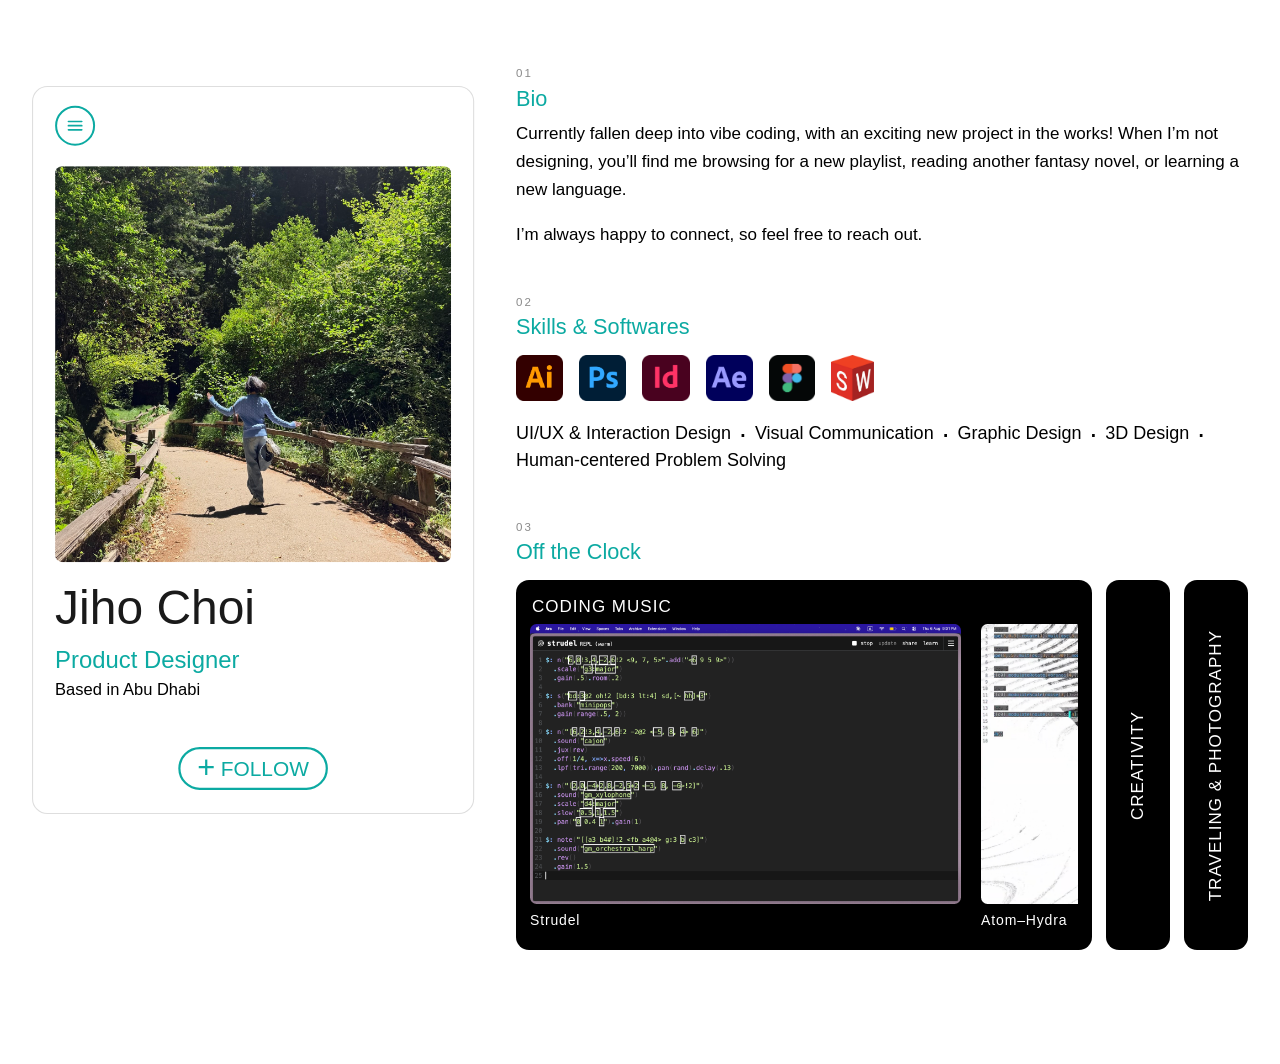
==== commit dfb01e9d: "jkh" ====
--- a/about.html
+++ b/about.html
@@ -15,7 +15,7 @@
       h=d.documentElement,t=setTimeout(function(){h.className=h.className.replace(/\bwf-loading\b/g,"")+" wf-inactive";},config.scriptTimeout),tk=d.createElement("script"),f=false,s=d.getElementsByTagName("script")[0],a;h.className+=" wf-loading";tk.src='https://use.typekit.net/'+config.kitId+'.js';tk.async=true;tk.onload=tk.onreadystatechange=function(){a=this.readyState;if(f||a&&a!="complete"&&a!="loaded")return;f=true;clearTimeout(t);try{Typekit.load(config)}catch(e){}};s.parentNode.insertBefore(tk,s)
     })(document);
   </script>
-  <link rel="stylesheet" href="styles.css?v=20260809bq4">
+  <link rel="stylesheet" href="styles.css?v=20260811a2">
 </head>
 <body class="page-about">
   <article class="page">
@@ -40,7 +40,7 @@
           <div class="about-photo-wrap">
             <img src="aboutpage/meh.JPG" alt="Your photo" class="about-photo">
           </div>
-          <h1 class="about-name">JIHO CHOI</h1>
+          <h1 class="about-name">Jiho Choi</h1>
           <p class="about-role">
             <span class="about-role__title">Product Designer</span>
             <span class="about-role__sub">Based in <span class="about-role__sub--light">Abu Dhabi</span></span>
@@ -73,7 +73,7 @@
               <img src="aboutpage/apps/sw.png" alt="SolidWorks" style="height: 46px; width: auto;">
             </div>
             <div class="about-skills__row">
-              <span style="color: #000000; font-size: 18px;">UI/UX &amp; Interaction Design <span style="font-size: 28px; margin: 0 3px; vertical-align: middle; display: inline-block; line-height: 0;">&middot;</span> Visual Communication <span style="font-size: 28px; margin: 0 3px; vertical-align: middle; display: inline-block; line-height: 0;">&middot;</span> Graphic Design <span style="font-size: 28px; margin: 0 3px; vertical-align: middle; display: inline-block; line-height: 0;">&middot;</span> 3D Design <span style="font-size: 28px; margin: 0 3px; vertical-align: middle; display: inline-block; line-height: 0;">&middot;</span> Human-centered Problem Solving</span>
+              <span class="about-skills-text">UI/UX &amp; Interaction Design <span class="about-skills-dot">&middot;</span> Visual Communication <span class="about-skills-dot">&middot;</span> Graphic Design <span class="about-skills-dot">&middot;</span> 3D Design <span class="about-skills-dot">&middot;</span> Human-centered Problem Solving</span>
             </div>
           </div>
         </section>
@@ -199,6 +199,6 @@
 
   </article>
 
-  <script src="main.js?v=20260809bq"></script>
+  <script src="main.js?v=20260811a1"></script>
 </body>
 </html>
--- a/styles.css
+++ b/styles.css
@@ -20,8 +20,8 @@
   --color-project-3: #457b9d; /* Metro, rerouted */
 
   /* Fonts */
-  --font-heading: "tondo", sans-serif;
-  --font-body: "tondo", sans-serif;
+  --font-heading: "work-sans", sans-serif;
+  --font-body: "work-sans", sans-serif;
 
   /* Spacing scale (multiples of 4px) */
   --space-1: 4px;
@@ -66,6 +66,8 @@
 body {
   margin: 0;
   font-family: var(--font-body);
+  font-weight: 400;
+  font-style: normal;
   font-size: 16px;   /* body-text floor (1rem) — UX min for readable copy */
   background: var(--color-bg);
   color: var(--color-text);
@@ -90,7 +92,7 @@
 body.page-tracklist {
   background: #ffffff;
   padding: 12px 0 12px 12px;   /* right edge matches the 0px column gap */
-  font-family: "tondo", sans-serif;
+  font-family: "work-sans", sans-serif;
   font-weight: 400;
   font-style: normal;
 }
@@ -110,7 +112,7 @@
    uses. */
 body.page-about {
   background: #ffffff;
-  font-family: "tondo", sans-serif;
+  font-family: "work-sans", sans-serif;
   font-weight: 400;
   font-style: normal;
 }
@@ -221,7 +223,7 @@
   font-size: 15px;
   color: #1cb5b5;
   letter-spacing: 0.12em;
-  font-weight: 500;
+  font-weight: 400;
   margin: 0;
 }
 
@@ -300,7 +302,7 @@
   background: #6dccbe;
   color: #fff;
   font-size: calc(1rem + 5px);
-  font-weight: 700;
+  font-weight: 400;
   letter-spacing: 0.02em;
   display: flex;
   align-items: center;
@@ -328,8 +330,7 @@
 
 .album-meta__artist-text strong {
   font-size: 15px;
-  font-weight: 700;
-  text-transform: uppercase;
+  font-weight: 400;
   color: #0c0c0c;
 }
 
@@ -342,7 +343,7 @@
 .album-meta__about {
   margin-top: 10px;
   font-size: 15px;
-  font-weight: 700;
+  font-weight: 400;
   color: #0caaa2;
 }
 
@@ -366,7 +367,7 @@
 
 .player__title {
   font-size: 1.5rem;
-  font-weight: bold;
+  font-weight: 400;
   line-height: 1.1;
 }
 
@@ -491,7 +492,7 @@
 
 .track__title {
   font-size: 19px;
-  font-weight: 700;
+  font-weight: 400;
   margin: 0;
   color: #0c0c0c;
 }
@@ -674,7 +675,7 @@
    for the few things that are genuinely its own). Structural panel/page styling
    hangs off .page-project so all four project pages render identically. */
 body.page-project {
-  font-family: "tondo", sans-serif;
+  font-family: "work-sans", sans-serif;
   font-weight: 400;
   font-style: normal;
   background: #ffffff;             /* same as the tracklist page background */
@@ -734,7 +735,7 @@
    above; the page-header counterpart lives with the other .project__title
    modifiers further down, and has to stay there — see the note on it. */
 .np-project__title--deck {
-  font-family: "tondo", sans-serif;
+  font-family: "work-sans", sans-serif;
   font-weight: 700;
   font-style: normal;
   font-size: clamp(calc(2.2rem - 7px), calc(3.6vw - 7px), calc(2.9rem - 7px));  /* base clamp − 7px */
@@ -981,7 +982,7 @@
   letter-spacing: 0.18em;
   text-transform: uppercase;
   color: #1cb5b5;
-  font-weight: 500;
+  font-weight: 400;
   margin: 0 0 2.5px;
 }
 
@@ -996,8 +997,9 @@
   margin: 0 0 14.5px;
 }
 
-/* Domicile keeps the pixel display face; every other project title is tondo
-   (inherited from .project__title's h1 default) via the rule below. */
+/* Domicile keeps the pixel display face; every other project title is
+   work-sans (inherited from .project__title's h1 default) via the rule
+   below. */
 body.page-domicile .project__title--pixel {
   font-family: "yoon-px-pixman", sans-serif;
   font-weight: 400;
@@ -1012,7 +1014,7 @@
    file, the base rule's margin silently wins and the title → tags gap here
    stops responding entirely. */
 .project__title--deck {
-  font-family: "tondo", sans-serif;
+  font-family: "work-sans", sans-serif;
   font-weight: 700;
   font-style: normal;
   -webkit-text-stroke: 0;
@@ -1056,7 +1058,7 @@
   font-size: 14px;
   letter-spacing: 0.18em;
   text-transform: uppercase;
-  font-weight: 500;
+  font-weight: 400;
   color: #41c1ce;
 }
 
@@ -1158,6 +1160,10 @@
   flex-shrink: 0;
   color: #0caaa2;
 }
+.np-panel-next span {
+  position: relative;
+  top: -1px;
+}
 body.is-panel-collapsed .np-panel-next {
   display: none;
 }
@@ -1273,6 +1279,88 @@
 body.is-panel-collapsed .np-chapter::after,
 body.is-panel-collapsed .np-chapter::before {
   display: none;
+}
+
+/* Below this, the desktop two-column grid is why the article was crushed to
+   0 width in the first place (see initPanelToggle's PANEL_STACK_QUERY comment
+   in main.js) — its expanded track alone (minmax(350px, 430px)) already eats
+   a whole phone screen. Single column instead: the panel becomes a normal
+   block sitting above the article. There's no expandable panel on mobile at
+   all — just a fixed compact bar (home button + chapter-progress dots, laid
+   out horizontally instead of the desktop rail's vertical column) — so the
+   toggle button, project title, divider and "next project" link are simply
+   dropped rather than hidden-until-expanded; there's no expanded state to
+   reveal them in. Placed after every body.is-panel-collapsed rule above so
+   it can actually win the cascade against them at equal specificity. */
+@media (max-width: 860px) {
+  /* minmax(0, 1fr), not a bare 1fr — .page's own fixed width (920px
+     expanded, 1196.4px collapsed, see above) becomes this track's automatic
+     minimum otherwise, same trap as the tracklist's .np grid earlier. */
+  .project-shell,
+  body.is-panel-collapsed .project-shell {
+    grid-template-columns: minmax(0, 1fr);
+  }
+  .project-shell .page,
+  body.is-panel-collapsed .project-shell .page {
+    width: 100%;
+  }
+
+  /* .project-shell has overflow-x: clip (needed to contain .card-fan's
+     horizontal spill — see its own comment) — combined with position:sticky
+     on a descendant, that's a known WebKit rendering bug where the sticky
+     element gets visually clipped mid-scroll instead of staying whole.
+     position:fixed sidesteps it entirely: fixed is positioned against the
+     viewport directly, not constrained by any ancestor's overflow box.
+     Trade-off: fixed is out of flow, so it no longer reserves its own
+     height — padding-top on the shell (43px, this bar's real height) below
+     stands in for that so the article doesn't start underneath it. */
+  body.page-project .np-player-col {
+    position: fixed;
+    top: 0;
+    left: 0;
+    right: 0;
+    z-index: 20;
+  }
+  body.page-project .project-shell {
+    padding-top: 43px;
+  }
+  body.page-project .np-player--project {
+    flex-direction: row;
+    align-items: center;
+    justify-content: flex-start;
+    gap: 14px;
+    padding: 4px clamp(24px, 2.4vw, 36px);
+    border-bottom: 1.5px solid #ebf7f7;
+    /* background: white is set further down, after the later same-specificity
+       rule that would otherwise win the tie and reset it to transparent. */
+  }
+  .np-panel-toggle,
+  .np-project,
+  .np-project__rule,
+  .np-panel-next {
+    display: none;
+  }
+  body.is-panel-collapsed .np-player__top {
+    justify-content: flex-start;
+    margin: 0;
+  }
+  body.is-panel-collapsed .np-player__top .home-button {
+    display: flex;
+    width: 32px;
+    height: 32px;
+  }
+  body.is-panel-collapsed .np-player__top .home-button svg {
+    width: 16px;
+    height: 16px;
+  }
+  /* Reuses the existing collapsed-rail dot styling (tick size/color/active
+     state) below — only the container's own direction changes, from a
+     vertical column of ticks to a horizontal row of them. */
+  body.is-panel-collapsed .np-chapters {
+    flex-direction: row;
+    margin: 0;
+    gap: 10px;
+  }
 }
 
 /* --- Continuous-scroll chapter sections --- */
@@ -1420,6 +1508,19 @@
   height: auto;
 }
 
+/* One tile per row on mobile instead of the 4-way equal split (which lands
+   each at ~65px wide) — 60px wider than that, not stretched to fill. */
+@media (max-width: 860px) {
+  .project__chapter-wgallery {
+    flex-direction: column;
+    align-items: center;
+  }
+  .project__chapter-wgallery-figure {
+    flex: 0 0 auto;
+    width: 165px;
+  }
+}
+
 /* Same image→caption gap as the placeholder figures (11.5px). */
 .project__chapter-wgallery-figure .project__chapter-caption {
   margin-top: 11.5px;
@@ -1453,6 +1554,21 @@
   display: block;
   width: 100%;
   height: auto;
+}
+
+/* One map per row on mobile instead of the 4-way equal split (~69px each) —
+   120px wider than that, not stretched to fill. flex-grow needs !important:
+   it's set inline per-figure in JS for the desktop row-share sizing. */
+@media (max-width: 860px) {
+  .project__chapter-mapgallery {
+    flex-direction: column;
+    align-items: center;
+  }
+  .project__chapter-mapgallery-figure {
+    flex: 0 0 auto;
+    flex-grow: 0 !important;
+    width: 189px;
+  }
 }
 
 /* nplan2's frame. Tag 3's own 23px margin-bottom owns the tag→image gap, so
@@ -1522,6 +1638,14 @@
   margin: 0;
   display: flex;
   flex-direction: column;
+}
+@media (max-width: 860px) {
+  .project__chapter-prentries {
+    flex-direction: column;
+  }
+  .project__chapter-prentry {
+    flex: 0 0 auto;
+  }
 }
 .project__chapter-prentry-img {
   display: block;
@@ -1601,6 +1725,7 @@
   margin-left: -23.85%;           /* half the card's width → centred on the fan */
   transform-origin: 50% 50%;      /* cards pivot about their own middle */
   perspective: 1200px;            /* depth of the hover-flip — larger = subtler */
+  -webkit-perspective: 1200px;
   cursor: pointer;                /* a side card clicks straight to the middle */
   transition: transform 0.46s cubic-bezier(0.2, 0.7, 0.2, 1), opacity 0.46s ease;
 }
@@ -1635,6 +1760,7 @@
   position: relative;
   width: 100%;
   transform-style: preserve-3d;   /* keep the two faces in 3D space */
+  -webkit-transform-style: preserve-3d;
   transition: transform 0.6s cubic-bezier(0.2, 0.7, 0.2, 1);
 }
 
@@ -1643,6 +1769,7 @@
    face-front. Cards with no reverse artwork carry --noflip and never get it. */
 .fan-card.is-flipped .fan-card__inner {
   transform: rotateY(180deg);
+  -webkit-transform: rotateY(180deg);
 }
 
 .fan-card__face {
@@ -1660,6 +1787,7 @@
   position: absolute;
   inset: 0;
   transform: rotateY(180deg);
+  -webkit-transform: rotateY(180deg);
 }
 
 @media (prefers-reduced-motion: reduce) {
@@ -1670,7 +1798,7 @@
 }
 
 .project__chapter-heading {
-  font-family: "tondo", sans-serif;
+  font-family: "work-sans", sans-serif;
   font-weight: 700;
   font-style: normal;
   -webkit-text-stroke: 0;          /* only the pixel face needs the fake-bold stroke */
@@ -1695,17 +1823,17 @@
   display: block;
   width: fit-content;
   max-width: 100%;
-  text-align: center;
+  text-align: left;
   padding: 0;
   border: none;
   border-radius: 0;
   background: transparent;
-  font-family: "tondo", sans-serif;
+  font-family: "work-sans", sans-serif;
   font-size: 19px;
   letter-spacing: normal;
   text-transform: uppercase;
   color: #0caaa2;
-  font-weight: 700;
+  font-weight: 400;
   line-height: 1;
   margin: 6px 0 23.3px;
 }
@@ -1747,6 +1875,13 @@
   line-height: 1.6;
   color: #424242;
   margin: 0 0 20px;
+}
+
+/* In-copy emphasis (<strong>) reads as italic instead of the browser's
+   default bold — matches the site's move away from bold weight elsewhere. */
+.project__chapter-description strong {
+  font-weight: 400;
+  font-style: italic;
 }
 
 /* Plain body text with a highlighted background — NOT a pill tag: no border,
@@ -1802,7 +1937,7 @@
 
 .project__chapter-quotecallout-mark {
   display: block;
-  font-family: "tondo", sans-serif;
+  font-family: "work-sans", sans-serif;
   font-size: 2.5rem;
   line-height: 1;
   color: #0caaa2;
@@ -1825,7 +1960,7 @@
 .project__chapter-quotecallout-author {
   font-size: 15px;
   color: #0caaa2;
-  font-weight: 600;
+  font-weight: 400;
 }
 
 .project__chapter-quotecallout-research {
@@ -1872,7 +2007,7 @@
 }
 .voice-eval__name {
   font-size: 0.95rem;
-  font-weight: 700;
+  font-weight: 400;
   color: #222;
   margin: 0 0 12px;
 }
@@ -1932,6 +2067,14 @@
   overflow: hidden;
   max-width: calc(100% - 550px);
   margin: 0 auto 6px;               /* same image→caption gap as the rest of the chapter (6px) */
+}
+/* calc(100% - 550px) goes negative below ~550px wide, collapsing the whole
+   card to a hairline stretched tall by its row content — the fixed 550px
+   reservation only makes sense against the wide desktop column. */
+@media (max-width: 860px) {
+  .vtrack {
+    max-width: 100%;
+  }
 }
 .vtrack__list {
   list-style: none;
@@ -2056,10 +2199,10 @@
 }
 
 .shelf__title {
-  font-family: "tondo", sans-serif;
+  font-family: "work-sans", sans-serif;
   font-size: 19px;
   letter-spacing: normal;
-  font-weight: 500;
+  font-weight: 400;
   color: #0caaa2;
   margin: 0 0 12px;
 }
@@ -2081,9 +2224,9 @@
   z-index: 1000;
   pointer-events: none;
   transform: translate(16px, -50%);
-  font-family: "tondo", sans-serif;
+  font-family: "work-sans", sans-serif;
   font-size: 15px;
-  font-weight: 500;
+  font-weight: 400;
   color: #0caaa2;
   background: #fff;
   padding: 4.5px 14.75px;
@@ -2169,6 +2312,39 @@
   display: flex;
   flex-direction: column;
   align-items: center;
+}
+
+/* Side-scrolling reads fine on a trackpad or a mouse wheel, but on a phone
+   it means every item after the first is hidden until you think to swipe
+   sideways. Stack them in the page's own vertical scroll instead. Items were
+   sized off their fixed 220px-tall image (whatever width that came out to);
+   several run past a phone's width and get sliced off by .project-shell's
+   overflow-x: clip. Capping the image by width instead (height:auto) and
+   letting the item take the full column keeps every image whole. */
+@media (max-width: 860px) {
+  .shelf__scroll {
+    overflow-x: visible;
+  }
+  .shelf__track {
+    flex-direction: column;
+    align-items: center;
+    width: 100%;
+  }
+  .shelf__item {
+    width: 100%;
+  }
+  .shelf__img {
+    width: auto;
+    max-width: 100%;
+    height: auto;
+  }
+  .shelf__item--pair {
+    grid-template-columns: minmax(0, 1fr) minmax(0, 1fr);
+    width: 100%;
+  }
+  .shelf__item--pair .shelf__img {
+    width: 100%;
+  }
 }
 
 /* Uniform height gives the shared baseline; width follows each source ratio. */
@@ -2329,7 +2505,7 @@
   color: #fc9b7a;                  /* that tag's own text color — white wouldn't read on this light fill */
   font-family: inherit;
   font-size: 0.85rem;
-  font-weight: 700;
+  font-weight: 400;
   /* Tight line-height keeps the text's own line box close to the glyph size,
      leaving the flex box's align-items/justify-content free to actually do
      the centering against the full 22px circle — pinning line-height to the
@@ -2346,7 +2522,7 @@
   display: block;
   color: #000000;
   font-size: 28px;
-  font-weight: 700;
+  font-weight: 400;
   margin-bottom: 6.5px;
 }
 
@@ -2387,6 +2563,15 @@
   display: flex;
   flex-direction: column;
 }
+
+@media (max-width: 860px) {
+  .project__chapter-prompts {
+    flex-direction: column;
+  }
+  .project__chapter-prompt {
+    width: 100%;
+  }
+}
 .project__chapter-prompt-img {
   display: block;
   width: 100%;
@@ -2400,10 +2585,10 @@
 
 /* PROBLEM / SOLUTION heading above each comparison image. */
 .project__chapter-prompt::before {
-  font-family: "tondo", sans-serif;
+  font-family: "work-sans", sans-serif;
   font-size: 17px;
   text-transform: none;
-  font-weight: 500;
+  font-weight: 400;
   margin-bottom: 8px;
   color: #0caaa2;
 }
@@ -2502,6 +2687,37 @@
   transition-delay: 0.2s;
 }
 
+/* Mobile: same cascading overlap, rotated 90° — stacked top to bottom
+   (negative margin-top instead of margin-left) with the white backing and
+   reveal slide following the new direction. flex-grow needs !important:
+   it's set inline per-image for the desktop equal-height row sizing, which
+   otherwise beats this external rule and fights the column layout. */
+@media (max-width: 860px) {
+  .project__chapter-takeaway-row {
+    flex-direction: column;
+  }
+  .project__chapter-takeaway-img {
+    flex: 0 0 auto;
+    flex-grow: 0 !important;
+    width: 100%;
+  }
+  .project__chapter-takeaway-img:nth-child(2) {
+    box-shadow: 0 -8px 0 0 #fff, 0 8px 0 0 #fff, 0 4px 14px rgba(0, 0, 0, 0.18);
+  }
+  .project__chapter-takeaway-img + .project__chapter-takeaway-img {
+    margin-left: 0;
+    margin-top: -28px;
+  }
+  .project__chapter-takeaway-row .project__chapter-takeaway-img:nth-child(2),
+  .project__chapter-takeaway-row .project__chapter-takeaway-img:nth-child(3) {
+    transform: translateY(40px);
+  }
+  .project__chapter-takeaway-row.is-visible .project__chapter-takeaway-img:nth-child(2),
+  .project__chapter-takeaway-row.is-visible .project__chapter-takeaway-img:nth-child(3) {
+    transform: translateY(0);
+  }
+}
+
 /* Node treatment row (metro, Visual Precedent Analysis): 4 images side by
    side, each with its own 2-line caption. All four share the same native
    ratio, so equal flex-grow on the figures gives the images equal width and
@@ -2532,6 +2748,23 @@
 .project__chapter-nt-figure .project__chapter-caption + .project__chapter-caption {
   margin-top: 2px;
   font-size: 15px;
+}
+/* Squeezing 3-4 of these side by side (see e.g. the "Route Representations"
+   comparison) leaves each one just a sliver wide on a phone — barely enough
+   for the image, and the evaluation bullet lists next to some of them wrap
+   to one word per line. Each figure gets its own full-width row instead. */
+@media (max-width: 860px) {
+  .project__chapter-nt-row {
+    flex-direction: column;
+  }
+  /* Some rows (the pictogram comparison) fix each figure's width with an
+     inline style (width: calc(25% - 15px)) rather than flex-grow — inline
+     styles beat any plain external rule, column direction or not, so
+     without !important these stay stuck at a quarter-width sliver even
+     after the row above switches to stacking them. */
+  .project__chapter-nt-figure {
+    width: 100% !important;
+  }
 }
 /* Fabrication photo wall (Malibu-Baddie, chapter 01) — pinned polaroid cards
    tiled as justified rows, same sizing trick as the old collage: each card's
@@ -2618,7 +2851,7 @@
 }
 .robotwall__desc {
   margin: 0;
-  font-family: "tondo", sans-serif;
+  font-family: "work-sans", sans-serif;
   font-size: 13px;
   color: oklch(0.4 0.01 330);
 }
@@ -2633,6 +2866,48 @@
   .robotwall__paper,
   .robotwall__caption {
     transition: none;
+  }
+}
+
+/* These captions only ever reveal on :hover — fine with a mouse, but there's
+   no equivalent gesture on a touchscreen, so on mobile they were either
+   never visible or stuck mid-slide from whatever the last touch happened to
+   land on (what looked like a caption "cut off"). Making it permanently
+   visible isn't enough on its own, though: it's still position:absolute
+   inside a card whose height is set by the photo's own aspect ratio (see
+   the flex-grow trick above), clipped by .robotwall__paper's overflow —
+   a caption longer than that photo is tall overflows upward and off the
+   top, cut off exactly like before just now always-on instead of hover-only.
+   Flowing it in normal layout below the photo instead lets the card grow
+   to fit however much text a given caption actually needs. Rows no longer
+   share a uniform height once captions vary in length — align-items:
+   flex-start (rather than the default stretch) keeps that from leaving
+   awkward empty cream space under the shorter ones. */
+@media (max-width: 860px) {
+  /* Also drops from 4 photos per row to 2 — at full phone width, 4 across
+     puts each photo at roughly 85px, too small to actually make out.
+     flex-basis is set here (not inline, so this wins normally) at exactly
+     half the row each; the ratio-based flex-grow is still set inline per
+     card (see main.js) and inline beats external for that one sub-property
+     regardless — but with two 50% bases already filling the wrapped line
+     completely, there's no leftover space left for that grow to act on, so
+     it's naturally neutralized rather than fought directly. */
+  .robotwall__row {
+    align-items: flex-start;
+    flex-wrap: wrap;
+    row-gap: 20px;
+  }
+  .robotwall__card {
+    flex-basis: calc(50% - 0.5px);
+    max-width: calc(50% - 0.5px);
+  }
+  .robotwall__paper {
+    overflow: visible;
+  }
+  .robotwall__caption {
+    position: static;
+    transform: none;
+    padding-top: 8px;
   }
 }
 
@@ -2655,6 +2930,13 @@
      margin, on top of the description's shared 20px bottom margin. Bottom is 0
      so the images→text gap is owned solely by the following text's margin-top. */
   margin: 34px 0 0;
+  /* Lets the --translate gallery's @container rule below react to this
+     block's own rendered width — not the viewport's. The 4-figure row needs
+     to re-center once it wraps, and the width where that wrapping actually
+     starts shifts with the left panel (expanded vs collapsed changes .page's
+     width by ~270px at the same viewport size), so a viewport media query
+     can't target one correct number the way a container query can. */
+  container-type: inline-size;
 }
 /* Scoped to the sound-combos gallery under "Mapping audio samples...": 20px
    instead of the standard 34px, so it collapses with the paragraph's own
@@ -2719,12 +3001,34 @@
   height: auto;
 }
 
+/* Mobile: side by side, the row shares its width three ways and Concept
+   Illustration (the narrowest source image) lands at ~33px — too small to
+   read. One image per row instead, each 80px wider than it rendered at in
+   the desktop row (33→113, 113→193), not stretched to fill the column
+   (that would blow the 3-character sheets up far past their own detail).
+   flex-grow needs !important: it's set inline per-figure in JS for the
+   desktop row-share sizing, which otherwise beats this external rule. */
+@media (max-width: 860px) {
+  .project__chapter-placeholders {
+    flex-direction: column;
+    align-items: center;
+  }
+  .project__chapter-placeholder-figure--fill {
+    flex: 0 0 auto;
+    flex-grow: 0 !important;
+    width: 113px;
+  }
+  .project__chapter-placeholder-figure--fill:not(:first-child) {
+    width: 193px;
+  }
+}
+
 .project__chapter-placeholders-subtitle {
   align-self: flex-start;          /* left-aligned to the row, not the page column */
-  font-family: "tondo", sans-serif;
+  font-family: "work-sans", sans-serif;
   font-size: 19px;
   letter-spacing: normal;
-  font-weight: 500;
+  font-weight: 400;
   color: #0caaa2;
   margin: 0 0 8px;
 }
@@ -2754,6 +3058,13 @@
 }
 .shelf__title--scrubcar {
   text-align: left;
+}
+/* 140px reads as a big dead gap on a phone screen — same purpose (replacing
+   the space a now-hidden title used to take), smaller number. */
+@media (max-width: 860px) {
+  .scrubcar {
+    margin-top: 40px;
+  }
 }
 
 /* All slides stack in one grid cell so the stage sizes to the tallest slide
@@ -2798,6 +3109,20 @@
    images' own share of the width automatically — they scale down to match. */
 .scrubcar__imgs--wide-gap {
   gap: 134px;
+}
+
+/* 134px is tuned for the desktop column — on a phone-width row it eats
+   almost all the space, squeezing the 3 images down to slivers pinned to
+   the edges. Same gap as the other slides there instead. */
+@media (max-width: 860px) {
+  .scrubcar__imgs--wide-gap {
+    gap: 46px;
+  }
+  /* Last stop only (3rd .scrubcar__slide, the plain turnaround set) — a
+     tighter gap than the other slides' 46px. */
+  .scrubcar__slide:nth-child(3) .scrubcar__imgs {
+    gap: 10px;
+  }
 }
 
 .scrubcar__caption {
@@ -2963,16 +3288,48 @@
   height: 101px;                    /* p/pb: 47px shorter than the 148px default */
 }
 
-/* Wider image gap for this row only, so the base 3-image gap (31px) used
-   elsewhere (Character Design) stays untouched. The 4 captions' combined
-   width (up to ~224px each) now exceeds the ~670px text column, so wrap onto
-   a second line instead of overflowing, and center each line's leftover
-   space — keeps every figure (image + caption) centered as a group. */
+/* A real grid, not a wrapping flex row. Flex-wrap let the browser fit as
+   many figures as would physically squeeze onto each line, which produced
+   two failure modes: rows with different total content width (Neas's short
+   caption vs. Tusker's longer one) centered independently and landed at
+   different x-offsets, so figures in the "same column" across rows didn't
+   line up; and at some widths 3 figures fit on line 1 with the 4th alone on
+   line 2, instead of an even split. Fixed, equal-width columns fix both —
+   every row shares the exact same column positions, and the column count
+   only ever changes at the breakpoints below, never based on what happens
+   to fit. Filling 100% of the container by construction also replaces the
+   old space-between hack for "spans wider when the panel retracts": these
+   columns already do that automatically. */
 .project__chapter-placeholders--translate {
-  gap: 21px;                        /* 31px default + 10px - 30px + 10px */
-  flex-wrap: wrap;
-  justify-content: center;
+  display: grid;
+  grid-template-columns: repeat(4, 1fr);
+  justify-items: center;
+  column-gap: 21px;                 /* 31px default + 10px - 30px + 10px */
   row-gap: 20px;
+}
+
+/* 4 columns need roughly 870px before captions start fighting each other
+   for space (measured with the actual copy); 2 columns need about half
+   that. Below each threshold, drop a tier rather than let columns keep
+   shrinking indefinitely — narrower than ~150px a column just wraps every
+   caption into a wall of single words. */
+@container (max-width: 900px) {
+  .project__chapter-placeholders--translate {
+    grid-template-columns: repeat(2, 1fr);
+  }
+}
+@container (max-width: 480px) {
+  .project__chapter-placeholders--translate {
+    grid-template-columns: 1fr;
+  }
+}
+
+/* Caps each figure's longest quotes (e.g. Orion's) at the ~224px width the
+   row math above assumes — without this, an unwrapped caption stretches its
+   figure past half the row, knocking every figure after it onto its own
+   line instead of a clean 2-per-row grid. */
+.project__chapter-placeholders--translate .project__chapter-placeholder-caption {
+  max-width: 224px;
 }
 
 /* Fixed-height slot (matching the tallest/default image, 148px) so b/ba and
@@ -2995,9 +3352,16 @@
 
 /* Second 01-6 gallery: two p/pb duos side by side, split by a vertical
    hairline. Kept to one row (no wrap): wrapping wound up stacking the two
-   duos onto separate lines, each centered independently — since the divider's
-   padding/border live inside the 2nd duo's own box, that broke the visible
-   alignment between the two halves instead of preserving it. */
+   duos onto separate lines, each centered independently, breaking the
+   visible alignment between the two halves.
+   The hairline is a real 3rd flex child (.translate-row-split__divider),
+   not padding/border baked into the 2nd duo. That used to glue the line to
+   the 2nd duo's own edge, so panel-collapsed's space-between — which hands
+   ALL its leftover width to the single gap between 2 items — piled every
+   bit of that extra space on the line's left side only, dragging it away
+   from center. With 3 items, space-between's leftover space instead splits
+   across both gaps (duo1↔divider, divider↔duo2) equally, so the line stays
+   centered between the duos no matter how much extra width there is. */
 .translate-row-split {
   display: flex;
   flex-wrap: nowrap;
@@ -3014,29 +3378,78 @@
   justify-content: space-between;
 }
 
-/* The line itself: a left border on the 2nd duo, sized to its own content
-   height automatically (no separate stretched element needed). */
-.translate-row-split__group--divided {
-  padding-left: 31.5px;              /* 24px + 7.5px, matches the gap above so the line stays centered */
-  border-left: 1.5px solid #ebf7f7;
+/* The line itself — stretches to match the row's height (set by the taller
+   of the two duos) the same way the old border-left did automatically. */
+.translate-row-split__divider {
+  align-self: stretch;
+  flex: 0 0 auto;
+  width: 1.5px;
+  background: #ebf7f7;
+}
+
+/* Dead zone between the sitewide 860px mobile stack and however wide the
+   panel's ~430px column leaves this row: nowrap (below) keeps each duo's
+   pair from re-stacking, but with nothing above 860px telling the SPLIT
+   itself to give way, both duos kept trying to sit side by side past the
+   point they still fit — and since .project-shell has overflow-x:clip
+   (needed elsewhere for the card fan), the excess silently clipped instead
+   of wrapping or scrolling. 1050px was measured with the actual caption
+   copy: content still overflowed at 980px, comfortably clear by 1000px.
+   Stacks duo 1 above duo 2 (each duo still its own side-by-side pair) before
+   that point is reached. The divider reads as a side-by-side separator, not
+   a between-rows one, so it's dropped here rather than reoriented — same
+   "drop it" call the mobile breakpoint above already makes for .np-panel-next
+   and friends. */
+@media (max-width: 1050px) {
+  .translate-row-split {
+    flex-direction: column;
+    align-items: center;
+    gap: 24px;
+  }
+  .translate-row-split__divider {
+    display: none;
+  }
 }
 
 /* Character name under each 01-6 sample image; same orange all-caps style
    as the site's other subtitles. */
 .project__chapter-placeholder-name {
-  font-family: "tondo", sans-serif;
+  font-family: "work-sans", sans-serif;
   font-size: 15px;
   letter-spacing: normal;
   text-transform: none;
-  font-weight: 500;
+  font-weight: 400;
   color: #0caaa2;
   margin: 8px 0 0;
   text-align: center;
 }
 
+/* Each duo (Neas + Kairo) must stay side by side, not stacked — the shared
+   --translate class wraps by default (needed for the first, 4-figure
+   gallery), but here that just meant the panel-expanded width wasn't enough
+   to fit both captions on one line, so Kairo dropped underneath Neas instead
+   of sitting next to them. flex-shrink still lets the captions re-wrap their
+   own text to fit, so this doesn't cause overflow.
+   Every property here is re-declared rather than inherited, because the
+   shared .project__chapter-placeholders--translate base rule is a 4-column
+   grid (see above) — right for the first gallery, wrong for a 2-figure duo
+   (it would place Neas and Kairo in a grid's first two columns and leave two
+   empty ones dangling). This override switches back to a plain flex row
+   instead of trying to make a 2-column grid behave like one.
+   width:auto keeps each duo box exactly as wide as its 2 figures + the gap
+   between them — without it, the duo would stretch to fill its share of the
+   split row, and space-between would render that leftover width as extra
+   gap instead of the pair sitting close together. */
+.translate-row-split .project__chapter-placeholders--translate {
+  display: flex;
+  flex-wrap: nowrap;
+  justify-content: space-between;
+  gap: 21px;
+  width: auto;
+}
+
 body.is-panel-collapsed .translate-row-split .project__chapter-placeholders--translate {
   gap: 44px;
-  flex-wrap: nowrap;
 }
 
 /* Play button under each 01-6 sample image; disabled where no matching
@@ -3116,6 +3529,12 @@
   gap: 16px;
 }
 
+@media (max-width: 860px) {
+  .sound-combos__imgs {
+    flex-direction: column;
+  }
+}
+
 .sound-combos__imgs .sound-combos__img {
   height: 113px;                   /* 7px shorter than the single-image rows above */
 }
@@ -3146,7 +3565,7 @@
   font-size: 15px;
   letter-spacing: 0.18em;
   text-transform: uppercase;
-  font-weight: 500;
+  font-weight: 400;
   color: #0caaa2;
   margin: 0 0 8px;
 }
@@ -3285,13 +3704,12 @@
   margin: 0 0 6px;
 }
 .about-section__title {
-  font-family: "tondo", sans-serif;
+  font-family: "work-sans", sans-serif;
   font-size: calc(0.95rem + 6.5px);
-  font-weight: 800;
+  font-weight: 400;
   font-style: normal;
   color: #0caaa2;
-  text-transform: uppercase;
-  margin: 0 0 14px;
+  margin: 0 0 8px;
 }
 .about-bio {
   margin: 0;
@@ -3311,6 +3729,7 @@
   display: flex;
   gap: 14px;
   height: 370px;
+  margin-top: 15px;
 }
 
 .clock-tab {
@@ -3340,7 +3759,7 @@
   writing-mode: vertical-rl;
   transform: rotate(180deg);
   color: #ffffff;
-  font-weight: 800;
+  font-weight: 400;
   font-size: 17px;   /* retracted (collapsed) size only — .is-open overrides back down below */
   letter-spacing: 0.06em;
   text-transform: uppercase;
@@ -3425,11 +3844,28 @@
   display: flex;
   flex-direction: column;
   gap: 18.5px;
+  /* .about-bio's 1.65 line-height puts ~7px of invisible leading above its
+     first glyph that this div (and .clock-tabs below) don't get for free.
+     margin-top must clear .about-section__title's own 8px margin-bottom to
+     add anything at all — adjacent block margins collapse to their max, not
+     their sum, so anything <=8px here was previously a no-op. */
+  margin-top: 15px;
 }
 .about-skills__row {
   display: flex;
   flex-wrap: wrap;
   gap: 8px;
+}
+.about-skills-text {
+  color: #000000;
+  font-size: 18px;
+}
+.about-skills-dot {
+  font-size: 28px;
+  margin: 0 3px;
+  vertical-align: middle;
+  display: inline-block;
+  line-height: 0;
 }
 
 /* Sticky rail: menu icon + profile container move as one pinned, vertically
@@ -3527,9 +3963,9 @@
 .about-name {
   max-width: 260px;
   margin: 18px 0 7.5px;
-  font-family: "tondo", sans-serif;
+  font-family: "work-sans", sans-serif;
   font-size: calc(2.1rem + 10px);
-  font-weight: 800;
+  font-weight: 400;
   font-style: normal;
   color: #1a1a1a;
   line-height: 1.1;
@@ -3575,7 +4011,7 @@
   border-radius: 999px;
   background: transparent;
   color: #0caaa2;
-  font-weight: 700;
+  font-weight: 400;
   font-size: 17px;
   text-align: center;
   text-decoration: none;
@@ -3637,6 +4073,91 @@
      look aligned instead of just being aligned by the numbers. */
   position: relative;
   top: -0.6px;
+}
+
+/* Stack the profile card above the content column on narrow screens — same
+   860px breakpoint the project pages already stack at (see .np media query)
+   for consistency. Desktop's sticky rail + 1.1x container scale both assume
+   there's a tall right column to pin against and spare width to grow into;
+   neither holds once the layout is one column, so both are turned off here
+   rather than fighting to preserve them. */
+@media (max-width: 860px) {
+  .about-layout {
+    flex-direction: column;
+    min-height: 0;
+    margin-top: 0;
+  }
+  .about-rail {
+    position: static;
+    height: auto;
+    margin-top: 0;
+    align-items: center;
+    width: 100%;
+  }
+  .about-container {
+    transform: none;
+    width: 100%;
+    max-width: 400px;
+    margin: 0 auto;
+  }
+  /* Compensates for .about-container's desktop scale(1.1) — with that
+     turned off above, the button's own inverse-scale would otherwise
+     shrink it to ~91% for no reason. */
+  body.page-about .home-button--dark {
+    transform: none;
+  }
+  .about-right {
+    width: 100%;
+    padding-top: var(--space-6);
+  }
+
+  /* Desktop's sizes were tuned against a wide sticky rail sitting next to a
+     tall right column — stacked full-width on a phone they read oversized
+     relative to the line lengths they now wrap at. Scaled down, not just
+     capped, so the type still feels intentional rather than clipped. */
+  .about-name {
+    font-size: 34px;
+  }
+  .about-role__title,
+  .about-section__title {
+    font-size: 19px;
+  }
+  .about-bio {
+    font-size: 15px;
+  }
+  .about-skills-text {
+    font-size: 15px;
+  }
+  .about-skills-dot {
+    font-size: 22px;
+  }
+
+  /* The hover/tap accordion only makes sense when three collapsed strips
+     can sit side by side — once stacked to one column there's no room for
+     that, so every tab is forced open (initClockTabs skips the accordion
+     JS and adds .is-open to all three when this same breakpoint matches)
+     and laid out as its own full-width row instead. */
+  .clock-tabs {
+    flex-direction: column;
+    height: auto;
+  }
+  .clock-tab.is-open {
+    flex: none;
+    width: 100%;
+    height: 300px;
+  }
+}
+
+@media (max-width: 480px) {
+  .about-container {
+    max-width: 100%;
+  }
+  .clock-tab.is-open {
+    height: 220px;
+  }
+  .about-name {
+    font-size: 30px;
+  }
 }
 
 /* =========================================
@@ -3704,7 +4225,7 @@
   background: transparent;
   font-size: 12px;
   letter-spacing: 0.18em;
-  font-weight: 500;
+  font-weight: 400;
   color: #1cb5b5;
   line-height: 1;
 }
@@ -3748,6 +4269,19 @@
   box-shadow: none;
 }
 
+/* Re-asserts what the mobile project-page rule above already set — this
+   selector (position: static, padding-bottom: 16px) is identical
+   specificity and lands later in the file, so it silently wins the tie
+   otherwise, both undoing the sticky bar and puffing the bottom padding
+   back out past the top's. */
+@media (max-width: 860px) {
+  body.page-project .np-player--project {
+    position: sticky;
+    top: 0;
+    padding-bottom: 4px;
+  }
+}
+
 /* If the chapter list ever outgrows the screen, cap the panel just inside the
    viewport (12px frame top and bottom) and let .np-chapters (min-height:0,
    overflow-y:auto) scroll internally instead of the panel overflowing the rail. */
@@ -3760,6 +4294,15 @@
      into the (now white) page background instead of standing out as a card. */
   background: transparent;
   box-shadow: none;
+}
+
+/* Sticky on mobile (see the matching rule above) means article content
+   scrolls up underneath this bar — transparent here would let it show
+   through instead of the bar reading as a solid strip pinned over it. */
+@media (max-width: 860px) {
+  body.page-project .np-player--project {
+    background: #ffffff;
+  }
 }
 
 .np-carousel {
@@ -3877,14 +4420,14 @@
   letter-spacing: 0.18em;
   text-transform: uppercase;
   color: #1cb5b5;
-  font-weight: 500;
+  font-weight: 400;
 }
 
 .np-player__subtitle {
   margin: 0 0 9.2px 12px;  /* 10px VISUAL gap down to the pill's border: the line box adds ~0.8px of dead space under the glyphs, so the margin is 10 − 0.8 */
   font-size: 15px;
   line-height: 1;
-  font-weight: 500;
+  font-weight: 400;
   color: #000000;
 }
 
@@ -3907,10 +4450,19 @@
    the other projects use. Both share this one size — no per-track override.
    text-transform is inherited from the base rule, so these stay uppercase. */
 .np-player__title--tagfont {
-  font-family: "tondo", sans-serif;
+  font-family: "work-sans", sans-serif;
   font-weight: 700;
   font-style: normal;
-  font-size: clamp(40px, 2.2vw, 47px); /* smaller than the pixel title so the longer strings stay on one line */
+  /* Flat, not clamp(...vw...): this panel column doesn't actually keep
+     growing with the viewport past ~1150px (the grid's minmax(365,445)
+     first track tops out and the 2nd track/1fr absorbs the rest), so the
+     old vw-scaled clamp kept pushing the font size back up at wider windows
+     even though it had no more room to grow into — it just re-wrapped
+     "METRO REROUTED" again above ~1770px viewport. Measured the panel's
+     width across 862–2400px viewport: it never drops below 388px. 38px is
+     the largest size whose natural width (369px) still clears that 388px
+     column (minus the title's own 12px left margin, so 376px available). */
+  font-size: 38px;
   -webkit-text-stroke: 0; /* only the pixel font needs the fake-bold stroke */
   margin-top: 5px;        /* +5px down from the subtitle above — these two only */
 }
@@ -3951,7 +4503,7 @@
 
 .np-timeline__date {
   font-size: 15px;
-  font-weight: 500;
+  font-weight: 400;
   letter-spacing: 0.01em;
   color: #6d6d6d;
 }
@@ -4102,9 +4654,10 @@
 
 /* ---------- RIGHT: cream album + tracklist ---------- */
 /* No card of its own — it sits directly on the page so only the black player
-   reads as a container. Keeps the full height so both columns still line up. */
+   reads as a container. Sized to its own content — .np's align-items:center
+   centers that content within the row (see .np), so it self-centers against
+   the left player's 100vh rail no matter how tall either side's content is. */
 .np-list {
-  min-height: calc(100vh - 24px);
   padding: calc(var(--space-6) - 31px) clamp(28px, 3vw, 48px) var(--space-6);
   margin-right: 10px;            /* trim 10px off the tracklist's width */
   display: flex;
@@ -4129,15 +4682,23 @@
 
 .np-list__title {
   margin: -1px 0 0;
-  font-size: clamp(calc(1.9rem + 1px), 3vw, calc(2.4rem + 1px));
-  font-weight: bold;
+  font-family: "work-sans", sans-serif;
+  font-size: clamp(calc(1.9rem + 6px), 3vw, calc(2.4rem + 6px));
+  font-weight: 400;
+  font-style: normal;
   line-height: 1.05;
   color: #0c0c0c;
 }
 
+.np-list__title-italic {
+  font-family: "work-sans", sans-serif;
+  font-weight: 400;
+  font-style: italic;
+}
+
 .np-artist {
   flex-shrink: 0;
-  margin-top: 10.5px;
+  margin-top: 20.5px;
 }
 
 .np-tracks {
@@ -4258,8 +4819,22 @@
 
 /* Stack the two panels on narrow screens */
 @media (max-width: 860px) {
+  /* Desktop's 0 right-padding exists so .np-list's tracklist column butts
+     flush against the viewport's right edge, matching the 0px gap between
+     the two grid columns there. Once stacked, .np-player is full-width and
+     its own mobile margin math (below) assumes equal padding on both sides
+     to eat into — so this breakpoint restores that symmetry. */
+  body.page-tracklist {
+    padding-right: 12px;
+  }
+
   .np {
-    grid-template-columns: 1fr;
+    /* minmax(0, 1fr), not a bare 1fr — a bare 1fr track still carries the
+       grid default min-width:auto, which floors it at its content's
+       min-content width (here, ~390px from the timeline/nowplaying-tag
+       text not wrapping) regardless of the fr unit, overflowing any
+       viewport narrower than that. minmax(0, 1fr) removes that floor. */
+    grid-template-columns: minmax(0, 1fr);
   }
 
   /* size to content when stacked instead of forcing each to a full screen */
@@ -4288,4 +4863,112 @@
     margin-top: 0;
     display: block;
   }
-}
+
+  /* .np-list's desktop margin-right:10px trims it relative to .np-player —
+     invisible on desktop where they're independent columns, but stacked as
+     one column it reads as the list being narrower than the panel above it.
+     Mirrors .np-player's own -5px/-5px so both share the same outer edges. */
+  .np-list {
+    margin-left: -5px;
+    margin-right: -5px;
+    padding-left: clamp(24px, 2.4vw, 36px);
+    padding-right: clamp(24px, 2.4vw, 36px);
+  }
+
+  /* Desktop's hero type was sized for a ~1030px-wide page — at full phone
+     width the same clamp()s bottom out at their (still-desktop-scale)
+     minimum instead of ever reaching the vw-scaled part, so they render
+     oversized relative to how little width wraps them. Fixed, smaller
+     sizes here rather than lower clamp floors, since these are one-line
+     labels, not paragraphs that need to keep reflowing. */
+  .np-list__title {
+    font-size: 28px;
+  }
+  .np-player__title {
+    font-size: 34px;
+  }
+  .np-player__title--tagfont {
+    font-size: 28px;
+  }
+  .np-player__desc {
+    font-size: 15px;
+  }
+  .np-player__from,
+  .np-player__subtitle {
+    font-size: 13px;
+  }
+
+  /* Track rows: the icon/number columns and the tag row's fixed left
+     indent were both sized against the desktop tracklist column (roughly
+     700px+ wide). At full phone width they leave barely any room for the
+     title/subtitle, forcing 4-5 line wraps — shrinking the fixed columns
+     and dropping the indent gives the text back most of the row's width. */
+  .track__main {
+    gap: 10px;
+  }
+  /* .np-list .track__icon (below, desktop) beats a bare .track__icon on
+     specificity regardless of source order — this has to match it to win. */
+  .np-list .track__icon {
+    width: 40px;
+  }
+  /* .track__number and .track__eq must stay equal width — they swap places
+     in the same column as the now-playing highlight moves between rows. */
+  .track__number,
+  .track__eq {
+    width: 14px;
+  }
+  .track__number {
+    font-size: 11px;
+  }
+  .track__title {
+    font-size: 16px;
+  }
+  .track__subtitle {
+    font-size: 13px;
+  }
+  .track__runtime {
+    font-size: 12px;
+  }
+  /* Aligned with .track__text's left edge, not the row's — measured live
+     rather than hand-calculated, since .np-list .track__icon's own
+     margin-left plus .track__icon's -4px margin-right both factor in. */
+  .track__tags {
+    margin-left: 72.5px;
+  }
+  .track__pill {
+    font-size: 12px;
+    padding: 3px 9px 4.5px;
+  }
+}
+
+/* Project-page article type, scaled down for phone width. Desktop's sizes
+   were set against a ~920px column; at full phone width the same sizes read
+   oversized relative to how little text fits per line. Appended at the very
+   end of the file (rather than grouped with the other project-page mobile
+   rules above) purely so it's guaranteed to load after every rule below it
+   that shares equal specificity — same class of ordering bug hit repeatedly
+   while building this page's mobile layout. */
+@media (max-width: 860px) {
+  .project__label {
+    font-size: 12px;
+  }
+  .project__title {
+    font-size: 28px;
+  }
+  .project__chapter-heading {
+    font-size: 24px;
+  }
+  .project__chapter-description {
+    font-size: 16px;
+  }
+  .project__chapter-description--flaw-subtitle {
+    font-size: 20px;
+  }
+  .project__chapter-description--flaw-subtitle:has(.project__chapter-step-badge) {
+    font-size: 16px;
+  }
+  .project__tag-label,
+  .project__tag-value {
+    font-size: 12px;
+  }
+}
